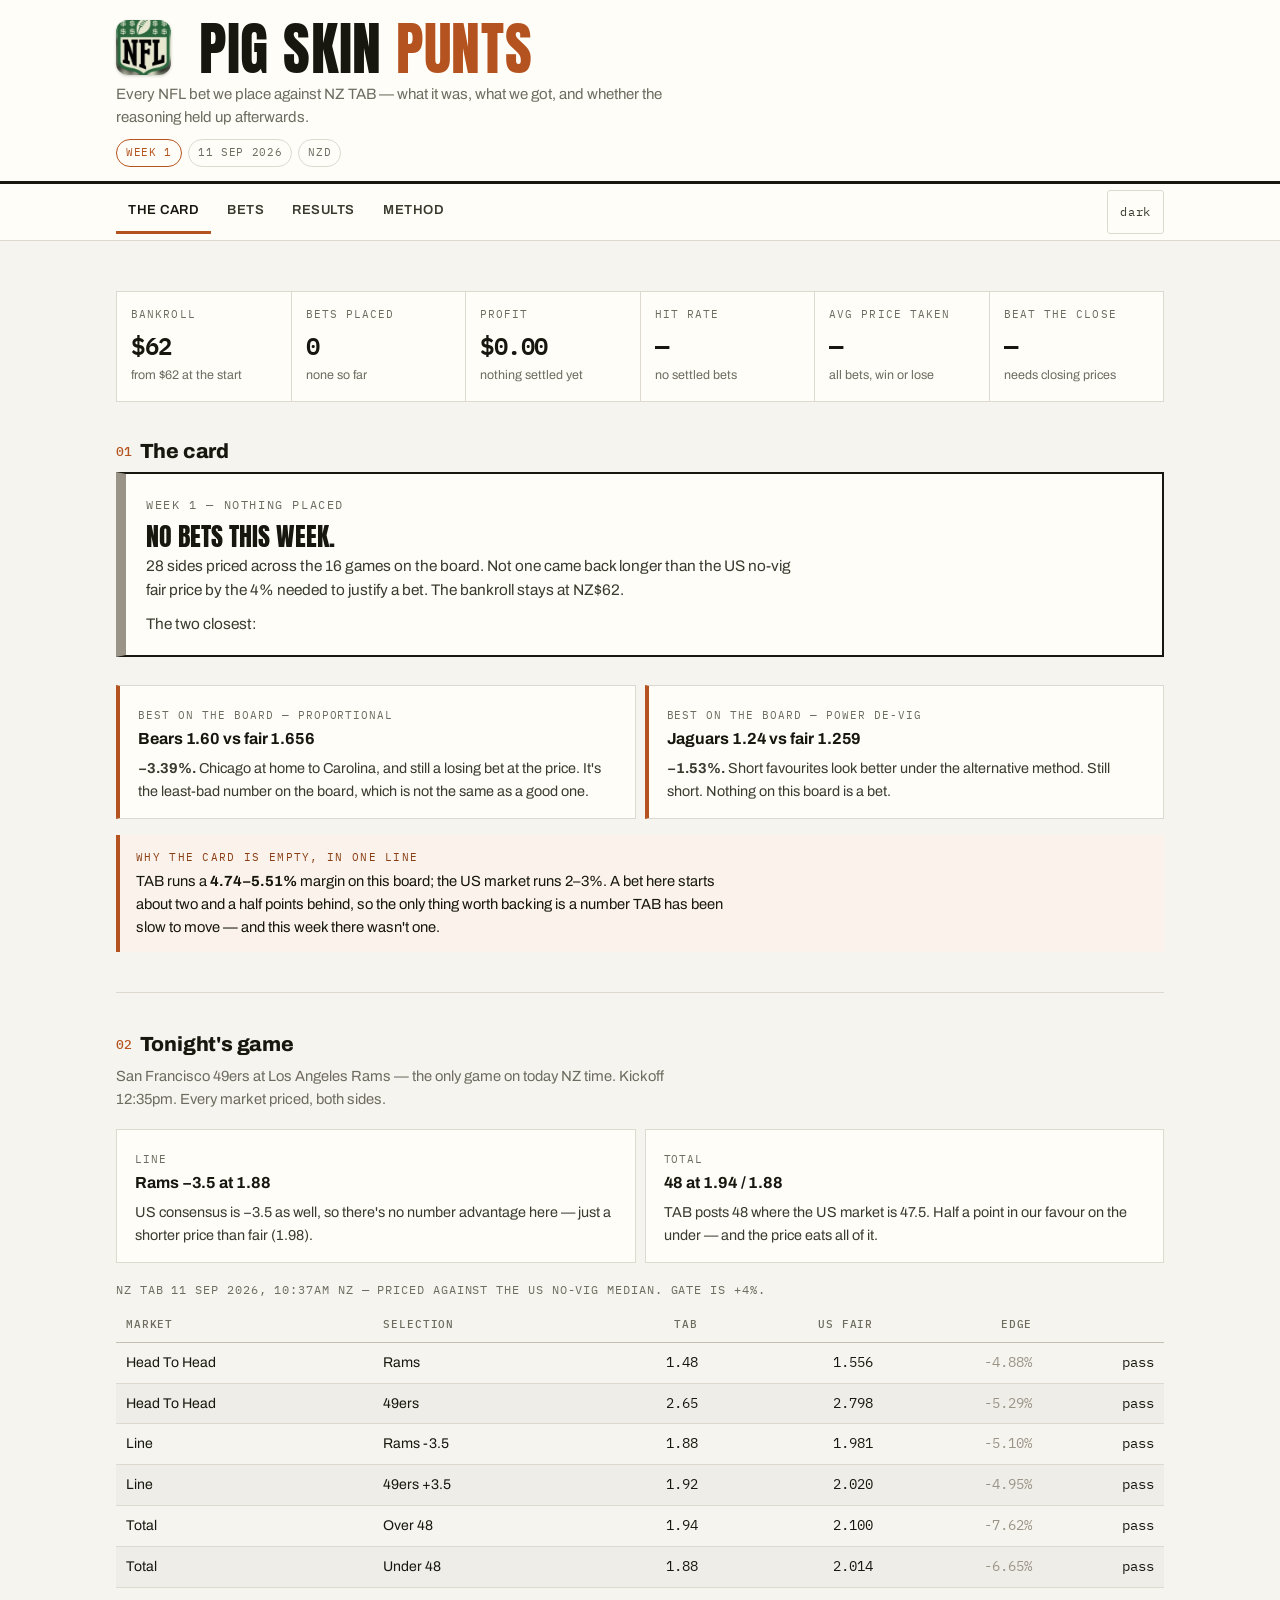
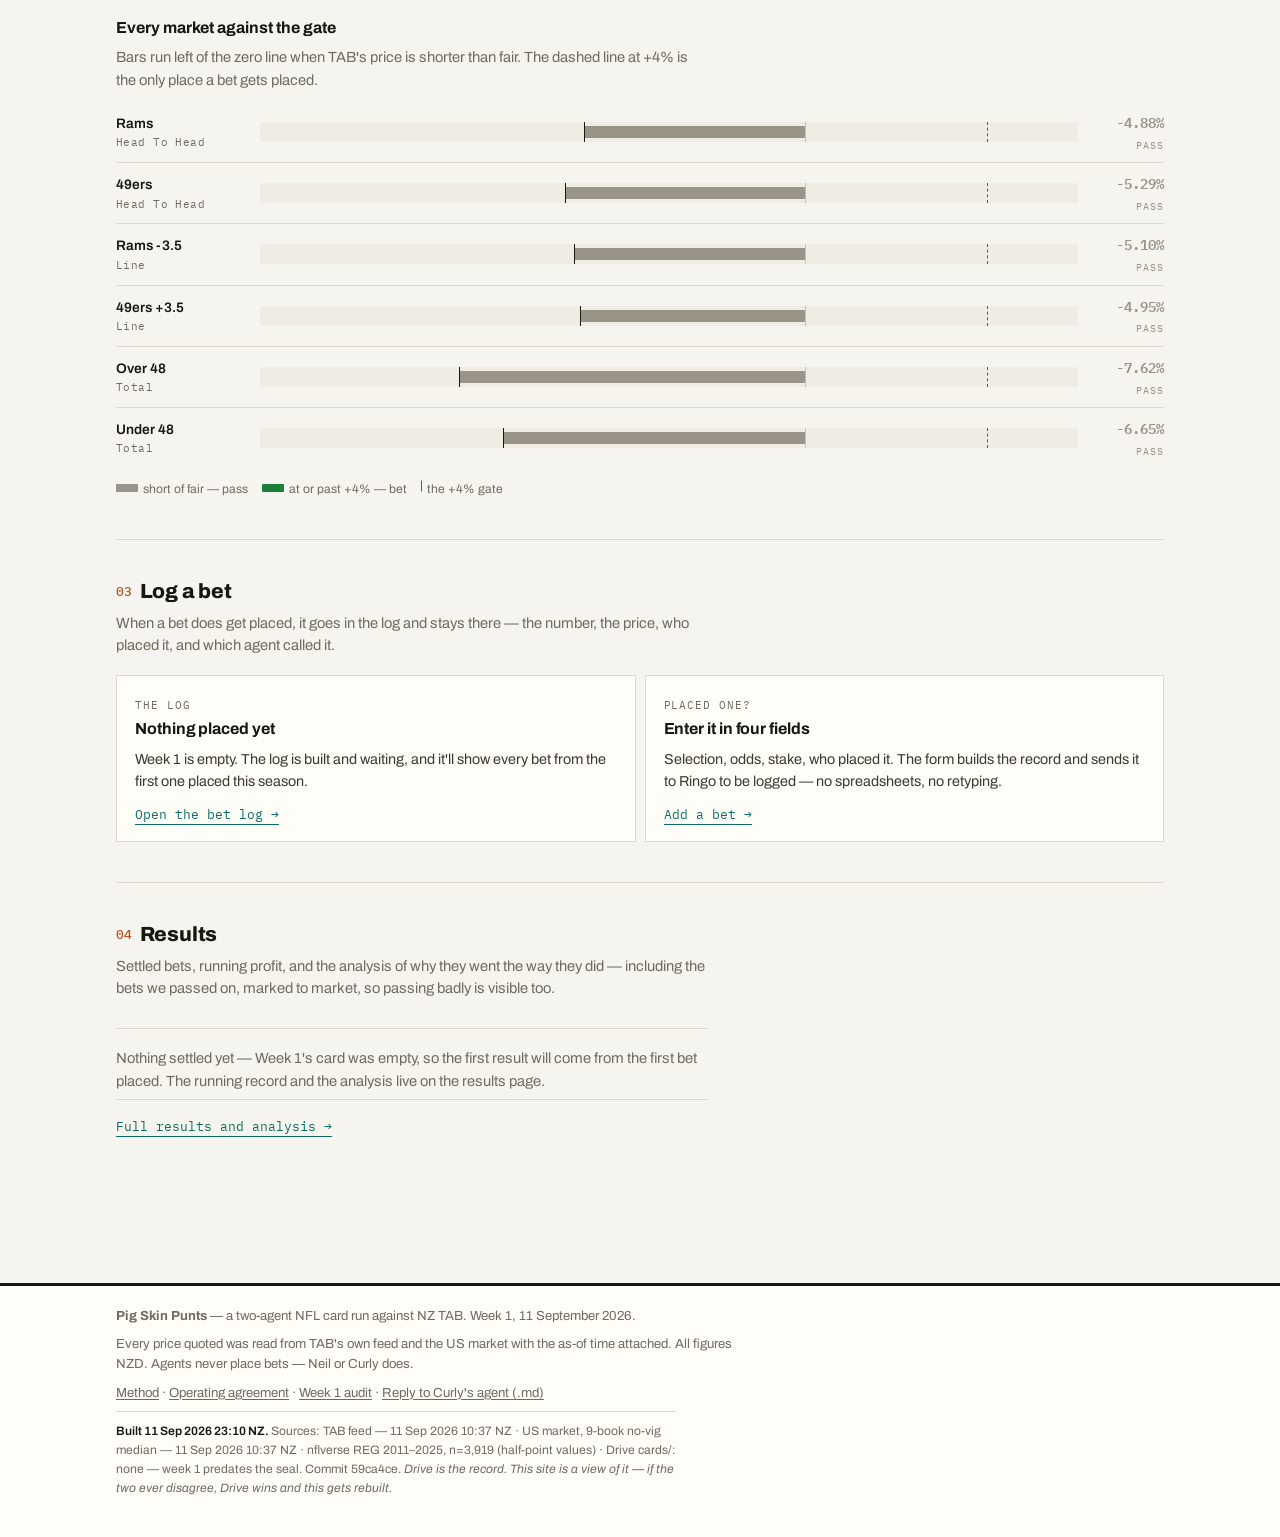
==== index.html @ 5ed642b1 "mark: sized from the measured cap height, tighter crop" ====
<!DOCTYPE html>
<html lang="en">
<head>
<meta charset="utf-8">
<meta name="viewport" content="width=device-width, initial-scale=1">
<title>The card — Pig Skin Punts</title>
<meta name="description" content="Pig Skin Punts: every NFL bet we place against NZ TAB — what it was, what we got, and whether the reasoning held up.">
<link rel="preconnect" href="https://fonts.googleapis.com">
<link rel="preconnect" href="https://fonts.gstatic.com" crossorigin>
<link rel="stylesheet" href="https://fonts.googleapis.com/css2?family=Anton&family=Archivo:wght@400;600;700;800&family=IBM+Plex+Mono:wght@400;600&display=swap">
<link rel="stylesheet" href="assets/style.css?v=7c757b18">
<link rel="stylesheet" href="assets/extra.css?v=b0e794e3">
  <link rel="icon" href="assets/img/mark.png?v=fbabd2e8">
  <link rel="apple-touch-icon" href="assets/img/mark-180.png?v=22c5c44d">
</head>
<body>

<header class="masthead">
  <div class="masthead-inner">
    <h1 class="wordmark"><img class="mark" src="assets/img/mark.png?v=fbabd2e8" alt="" width="56" height="56"> Pig Skin <span>Punts</span></h1>
    <p class="tagline">Every NFL bet we place against NZ TAB — what it was, what we got, and whether the reasoning held up afterwards.</p>
    <div class="chips">
      <span class="chip live">Week 1</span>
      <span class="chip">11 Sep 2026</span>
      <span class="chip">NZD</span>
    </div>
  </div>
</header>

<nav class="tabs">
  <div class="inner">
    <a href="index.html">The card</a>
    <a href="bets.html">Bets</a>
    <a href="results.html">Results</a>
    <a href="method.html">Method</a>
    <span class="spacer"></span>
    <button class="theme-toggle" id="themeToggle" type="button" aria-label="Switch colour theme">dark</button>
  </div>
</nav>

<main>

  <div id="recordStrip" class="stats record-strip"></div>

  <section>
    <h2><span class="num">01</span>The card</h2>
    <div class="verdict empty">
      <span class="kicker">Week 1 — nothing placed</span>
      <h2>No bets this week.</h2>
      <p>28 sides priced across the 16 games on the board. Not one came back longer than the US no-vig fair price by the 4% needed to justify a bet. The bankroll stays at NZ$62.</p>
      <p style="margin-top:10px">The two closest:</p>
    </div>

    <div class="grid two" style="margin-top:16px">
      <div class="panel reject">
        <span class="meta">Best on the board — proportional</span>
        <h3>Bears 1.60 vs fair 1.656</h3>
        <p><strong>−3.39%.</strong> Chicago at home to Carolina, and still a losing bet at the price. It's the least-bad number on the board, which is not the same as a good one.</p>
      </div>
      <div class="panel reject">
        <span class="meta">Best on the board — power de-vig</span>
        <h3>Jaguars 1.24 vs fair 1.259</h3>
        <p><strong>−1.53%.</strong> Short favourites look better under the alternative method. Still short. Nothing on this board is a bet.</p>
      </div>
    </div>

    <div class="callout">
      <span class="kicker">Why the card is empty, in one line</span>
      <p>TAB runs a <strong>4.74–5.51%</strong> margin on this board; the US market runs 2–3%. A bet here starts about two and a half points behind, so the only thing worth backing is a number TAB has been slow to move — and this week there wasn't one.</p>
    </div>
  </section>

  <hr class="rule">

  <section>
    <h2><span class="num">02</span>Tonight's game</h2>
    <p class="dek">San Francisco 49ers at Los Angeles Rams — the only game on today NZ time. Kickoff 12:35pm. Every market priced, both sides.</p>

    <div class="grid two" style="margin-bottom:18px">
      <div class="panel">
        <span class="meta">Line</span>
        <h3>Rams −3.5 at 1.88</h3>
        <p>US consensus is −3.5 as well, so there's no number advantage here — just a shorter price than fair (1.98).</p>
      </div>
      <div class="panel">
        <span class="meta">Total</span>
        <h3>48 at 1.94 / 1.88</h3>
        <p>TAB posts 48 where the US market is 47.5. Half a point in our favour on the under — and the price eats all of it.</p>
      </div>
    </div>

    <div id="tonightTable" class="table-wrap">Loading prices…</div>

    <h3 style="margin:28px 0 6px;font-size:1rem">Every market against the gate</h3>
    <p class="dek" style="margin-bottom:10px">Bars run left of the zero line when TAB's price is shorter than fair. The dashed line at +4% is the only place a bet gets placed.</p>
    <div id="tonightGates"></div>
    <div class="legend">
      <span><i style="background:var(--fail)"></i>short of fair — pass</span>
      <span><i style="background:var(--qualify)"></i>at or past +4% — bet</span>
      <span><i style="border-left:1px dashed var(--qualify);height:12px;width:0"></i>the +4% gate</span>
    </div>
  </section>

  <hr class="rule">

  <section>
    <h2><span class="num">03</span>Log a bet</h2>
    <p class="dek">When a bet does get placed, it goes in the log and stays there — the number, the price, who placed it, and which agent called it.</p>
    <div class="grid two">
      <div class="panel">
        <span class="meta">The log</span>
        <h3>Nothing placed yet</h3>
        <p>Week 1 is empty. The log is built and waiting, and it'll show every bet from the first one placed this season.</p>
        <p style="margin-top:10px"><a class="btn-link" href="bets.html">Open the bet log →</a></p>
      </div>
      <div class="panel">
        <span class="meta">Placed one?</span>
        <h3>Enter it in four fields</h3>
        <p>Selection, odds, stake, who placed it. The form builds the record and sends it to Ringo to be logged — no spreadsheets, no retyping.</p>
        <p style="margin-top:10px"><a class="btn-link" href="bets.html#entry">Add a bet →</a></p>
      </div>
    </div>
  </section>

  <hr class="rule">

  <section>
    <h2><span class="num">04</span>Results</h2>
    <p class="dek">Settled bets, running profit, and the analysis of why they went the way they did — including the bets we passed on, marked to market, so passing badly is visible too.</p>
    <div id="resultsTeaser" class="table-wrap">Loading the record…</div>
    <p style="margin-top:14px"><a class="btn-link" href="results.html">Full results and analysis →</a></p>
  </section>

</main>

<footer>
  <div class="inner">
    <p><strong>Pig Skin Punts</strong> — a two-agent NFL card run against NZ TAB. Week 1, 11 September 2026.</p>
    <p>Every price quoted was read from TAB's own feed and the US market with the as-of time attached. All figures NZD. Agents never place bets — Neil or Curly does.</p>
    <p class="footer-links">
      <a href="method.html">Method</a> ·
      <a href="protocol.html">Operating agreement</a> ·
      <a href="week-01.html">Week 1 audit</a> ·
      <a href="reply-to-curly.md">Reply to Curly's agent (.md)</a>
    </p>
  </div>
</footer>

<script src="assets/app.js?v=a3cd8387"></script>
</body>
</html>
---- assets/style.css ----
/* Pig Skin Punts — design system
   Light default, dark theme via [data-theme]. No @import (iOS Safari blocks
   rendering), no backdrop-filter, no IntersectionObserver reveals. */

:root {
  --paper: #f6f4ee;
  --surface: #fffdf8;
  --surface-2: #efece3;
  --ink: #17170f;
  --ink-2: #3b3a2f;
  --muted: #6e6c60;
  --line: #ddd9ce;
  --line-strong: #c4bfb0;

  --leather: #b4531f;
  --leather-deep: #8a3e14;
  --ringo: #0e6e63;
  --curly: #6d4ab8;
  --qualify: #1b7f3b;
  --fail: #9a9488;
  --warn: #a8600d;

  --display: "Anton", "Haettenschweiler", "Arial Narrow", sans-serif;
  --sans: "Archivo", -apple-system, BlinkMacSystemFont, "Segoe UI", sans-serif;
  --mono: "IBM Plex Mono", ui-monospace, "SF Mono", Menlo, monospace;

  --gap: 9px;
  --pad: 16px;
  --radius: 3px;
  --rule: 1px solid var(--line);
}

[data-theme="dark"] {
  --paper: #12120e;
  --surface: #1a1a15;
  --surface-2: #23231c;
  --ink: #ece8de;
  --ink-2: #c9c4b7;
  --muted: #948f80;
  --line: #302f27;
  --line-strong: #45443a;
  --leather: #e2793c;
  --leather-deep: #f0a06a;
  --ringo: #35b3a4;
  --curly: #a688f0;
  --qualify: #4ec274;
  --fail: #7d786c;
  --warn: #d99a3c;
}

* { box-sizing: border-box; }

html { -webkit-text-size-adjust: 100%; }

body {
  margin: 0;
  background: var(--paper);
  color: var(--ink);
  font-family: var(--sans);
  font-size: 16px;
  line-height: 1.55;
  font-synthesis-weight: none;
}

/* ---------- masthead + nav ---------- */
.masthead {
  border-bottom: 3px solid var(--ink);
  background: var(--surface);
}
.masthead-inner {
  max-width: 1080px;
  margin: 0 auto;
  padding: 20px var(--pad) 14px;
}
.wordmark {
  font-family: var(--display);
  font-size: clamp(2.1rem, 7vw, 3.6rem);
  line-height: 0.92;
  letter-spacing: 0.01em;
  text-transform: uppercase;
  margin: 0;
}
.wordmark span { color: var(--leather); }
.tagline {
  margin: 8px 0 0;
  color: var(--muted);
  font-size: 0.94rem;
  max-width: 62ch;
}

nav.tabs {
  background: var(--surface);
  border-bottom: var(--rule);
  position: sticky;
  top: 0;
  z-index: 20;
}
nav.tabs .inner {
  max-width: 1080px;
  margin: 0 auto;
  padding: 0 var(--pad);
  display: flex;
  align-items: center;
  gap: 4px;
  flex-wrap: wrap;
}
nav.tabs a {
  display: inline-flex;
  align-items: center;
  min-height: 44px;
  padding: 0 12px;
  color: var(--ink-2);
  text-decoration: none;
  font-size: 0.82rem;
  font-weight: 600;
  letter-spacing: 0.04em;
  text-transform: uppercase;
  border-bottom: 3px solid transparent;
}
nav.tabs a:hover { color: var(--leather); }
nav.tabs a[aria-current="page"] {
  color: var(--ink);
  border-bottom-color: var(--leather);
}
nav.tabs .spacer { flex: 1; }
.theme-toggle {
  min-height: 44px;
  padding: 0 12px;
  background: none;
  border: var(--rule);
  border-radius: var(--radius);
  color: var(--ink-2);
  font-family: var(--mono);
  font-size: 0.72rem;
  letter-spacing: 0.06em;
  cursor: pointer;
  margin: 6px 0;
}
.theme-toggle:hover { border-color: var(--leather); color: var(--leather); }

/* ---------- layout ---------- */
main {
  max-width: 1080px;
  margin: 0 auto;
  padding: 28px var(--pad) 64px;
}
section { margin: 0 0 40px; }
section > h2 {
  font-family: var(--sans);
  font-weight: 800;
  font-size: 1.28rem;
  letter-spacing: -0.01em;
  margin: 0 0 4px;
}
section > h2 .num {
  font-family: var(--mono);
  font-size: 0.8rem;
  color: var(--leather);
  font-weight: 500;
  margin-right: 8px;
  vertical-align: 2px;
}
.dek {
  color: var(--muted);
  font-size: 0.92rem;
  margin: 0 0 18px;
  max-width: 74ch;
}
.rule { border: 0; border-top: var(--rule); margin: 36px 0; }

p { max-width: 74ch; }
strong { font-weight: 700; }
a { color: var(--leather-deep); text-decoration-thickness: 1px; text-underline-offset: 2px; }

/* ---------- verdict banner ---------- */
.verdict {
  border: 2px solid var(--ink);
  border-left-width: 10px;
  background: var(--surface);
  padding: 18px 20px;
  margin-bottom: 28px;
}
.verdict.empty { border-left-color: var(--fail); }
.verdict .kicker {
  font-family: var(--mono);
  font-size: 0.72rem;
  letter-spacing: 0.14em;
  text-transform: uppercase;
  color: var(--muted);
}
.verdict h2 {
  font-family: var(--display);
  text-transform: uppercase;
  font-size: 1.6rem;
  line-height: 1.05;
  margin: 6px 0 6px;
}
.verdict p { margin: 0; color: var(--ink-2); font-size: 0.96rem; }

/* ---------- stat row ---------- */
.stats {
  display: grid;
  grid-template-columns: repeat(auto-fit, minmax(150px, 1fr));
  gap: var(--gap);
}
.stat {
  background: var(--surface);
  border: var(--rule);
  padding: 12px 14px;
}
.stat .label {
  font-family: var(--mono);
  font-size: 0.68rem;
  letter-spacing: 0.1em;
  text-transform: uppercase;
  color: var(--muted);
  display: block;
}
.stat .value {
  font-family: var(--mono);
  font-size: 1.5rem;
  font-weight: 600;
  font-variant-numeric: tabular-nums;
  display: block;
  margin-top: 4px;
  letter-spacing: -0.02em;
}
.stat .note { font-size: 0.78rem; color: var(--muted); display: block; margin-top: 2px; }
.stat.warn .value { color: var(--warn); }
.stat.pass .value { color: var(--fail); }

/* ---------- chips ---------- */
.chips { display: flex; flex-wrap: wrap; gap: 6px; margin: 10px 0 0; }
.chip {
  font-family: var(--mono);
  font-size: 0.7rem;
  letter-spacing: 0.06em;
  text-transform: uppercase;
  padding: 4px 9px;
  border: var(--rule);
  border-radius: 999px;
  color: var(--muted);
  background: var(--surface);
}
.chip.ringo { color: var(--ringo); border-color: var(--ringo); }
.chip.curly { color: var(--curly); border-color: var(--curly); }
.chip.live { color: var(--leather); border-color: var(--leather); }

/* ---------- the gate bar (signature viz) ---------- */
.gate-row {
  display: grid;
  grid-template-columns: 132px 1fr 74px;
  gap: 12px;
  align-items: center;
  padding: 9px 0;
  border-bottom: var(--rule);
}
.gate-row:last-child { border-bottom: 0; }
.gate-row .who { font-size: 0.86rem; font-weight: 600; }
.gate-row .who small {
  display: block;
  font-family: var(--mono);
  font-weight: 400;
  font-size: 0.68rem;
  color: var(--muted);
  letter-spacing: 0.04em;
}
.gate {
  position: relative;
  height: 20px;
  background: var(--surface-2);
  border-radius: 2px;
  overflow: hidden;
}
.gate .zero,
.gate .threshold {
  position: absolute;
  top: 0;
  bottom: 0;
  width: 1px;
}
.gate .zero { background: var(--line-strong); }
.gate .threshold {
  border-left: 1px dashed var(--qualify);
  background: none;
  width: 0;
}
.gate .bar {
  position: absolute;
  top: 4px;
  bottom: 4px;
  background: var(--fail);
  border-radius: 1px;
}
.gate .bar.qualify { background: var(--qualify); }
.gate .edgeline {
  position: absolute;
  top: 0;
  bottom: 0;
  width: 1px;
  background: var(--ink);
}
.gate-col { text-align: right; }
.gate-col .edge {
  font-family: var(--mono);
  font-size: 0.9rem;
  font-weight: 600;
  font-variant-numeric: tabular-nums;
}
.gate-col .badge {
  display: block;
  font-family: var(--mono);
  font-size: 0.62rem;
  letter-spacing: 0.1em;
  text-transform: uppercase;
  color: var(--hair, var(--muted));
  margin-top: 2px;
}
.gate-col .badge.pass { color: var(--fail); }
.gate-col .badge.qualify { color: var(--qualify); }
.legend {
  display: flex;
  flex-wrap: wrap;
  gap: 14px;
  font-size: 0.76rem;
  color: var(--muted);
  margin-top: 12px;
}
.legend i {
  display: inline-block;
  width: 22px;
  height: 8px;
  vertical-align: 1px;
  margin-right: 5px;
  border-radius: 1px;
}

/* ---------- tables ---------- */
.table-wrap { overflow-x: auto; -webkit-overflow-scrolling: touch; }
table {
  width: 100%;
  border-collapse: collapse;
  font-size: 0.88rem;
  min-width: 520px;
}
caption {
  text-align: left;
  font-family: var(--mono);
  font-size: 0.72rem;
  letter-spacing: 0.08em;
  text-transform: uppercase;
  color: var(--muted);
  padding-bottom: 8px;
}
th, td {
  text-align: left;
  padding: 9px 10px;
  border-bottom: var(--rule);
  vertical-align: bottom;
}
thead th {
  font-family: var(--mono);
  font-size: 0.68rem;
  letter-spacing: 0.08em;
  text-transform: uppercase;
  color: var(--muted);
  font-weight: 500;
  border-bottom: 1px solid var(--line-strong);
}
td.n, th.n {
  text-align: right;
  font-family: var(--mono);
  font-variant-numeric: tabular-nums;
}
tbody tr:hover { background: var(--surface); }
tr.flagged td { background: color-mix(in srgb, var(--qualify) 9%, transparent); }
td .was { color: var(--muted); font-size: 0.78rem; display: block; }
.neg { color: var(--fail); }
.pos { color: var(--qualify); font-weight: 600; }

/* ---------- spike chart ---------- */
.spikes {
  display: flex;
  align-items: flex-end;
  gap: 10px;
  height: 190px;
  padding: 16px 14px 0;
  background: var(--surface);
  border: var(--rule);
  margin-top: 14px;
}
.spike {
  flex: 1;
  display: flex;
  flex-direction: column;
  justify-content: flex-end;
  align-items: center;
  height: 100%;
  gap: 4px;
}
.spike .bars { display: flex; align-items: flex-end; gap: 3px; height: 100%; width: 100%; justify-content: center; }
.spike .b {
  width: 45%;
  max-width: 22px;
  border-radius: 1px 1px 0 0;
  transition: height 240ms ease;
}
.spike .b.one { background: var(--ringo); }
.spike .b.two { background: var(--leather); opacity: 0.35; }
.spike .val {
  font-family: var(--mono);
  font-size: 0.66rem;
  color: var(--muted);
  font-variant-numeric: tabular-nums;
}
.spike .k {
  font-family: var(--mono);
  font-size: 0.78rem;
  font-weight: 600;
  border-top: var(--rule);
  width: 100%;
  text-align: center;
  padding-top: 4px;
}
.toggle-row { display: flex; flex-wrap: wrap; gap: 8px; margin-top: 12px; }
.toggle-row button {
  min-height: 44px;
  padding: 0 14px;
  font-family: var(--mono);
  font-size: 0.74rem;
  letter-spacing: 0.05em;
  text-transform: uppercase;
  background: var(--surface);
  border: var(--rule);
  border-radius: var(--radius);
  color: var(--muted);
  cursor: pointer;
}
.toggle-row button[aria-pressed="true"] {
  border-color: var(--ink);
  color: var(--ink);
  font-weight: 600;
}

/* ---------- cards / panels ---------- */
.grid { display: grid; gap: var(--gap); }
.grid.two { grid-template-columns: repeat(auto-fit, minmax(280px, 1fr)); }
.grid.three { grid-template-columns: repeat(auto-fit, minmax(230px, 1fr)); }
.panel {
  background: var(--surface);
  border: var(--rule);
  padding: 16px 18px;
}
.panel h3 {
  margin: 0 0 6px;
  font-size: 1rem;
  font-weight: 700;
  letter-spacing: -0.005em;
}
.panel p { margin: 0 0 10px; font-size: 0.9rem; color: var(--ink-2); }
.panel p:last-child { margin-bottom: 0; }
.panel .meta {
  font-family: var(--mono);
  font-size: 0.68rem;
  letter-spacing: 0.09em;
  text-transform: uppercase;
  color: var(--muted);
}
.panel.agent-ringo { border-top: 3px solid var(--ringo); }
.panel.agent-curly { border-top: 3px solid var(--curly); }
.panel.accept { border-left: 4px solid var(--qualify); }
.panel.reject { border-left: 4px solid var(--leather); }
.panel.hold { border-left: 4px solid var(--warn); }

/* ---------- lists ---------- */
ul.tight { margin: 8px 0 0; padding-left: 18px; }
ul.tight li { margin-bottom: 6px; font-size: 0.92rem; }
ol.steps { margin: 8px 0 0; padding-left: 20px; }
ol.steps li { margin-bottom: 8px; font-size: 0.92rem; }
dl.facts { margin: 0; }
dl.facts div {
  display: grid;
  grid-template-columns: 1fr auto;
  gap: 10px;
  padding: 7px 0;
  border-bottom: var(--rule);
  font-size: 0.9rem;
}
dl.facts dt { color: var(--ink-2); }
dl.facts dd {
  margin: 0;
  font-family: var(--mono);
  font-variant-numeric: tabular-nums;
  font-weight: 600;
}

/* ---------- code / hashes ---------- */
code, .mono {
  font-family: var(--mono);
  font-size: 0.84em;
  background: var(--surface-2);
  padding: 1px 5px;
  border-radius: 2px;
}
pre {
  font-family: var(--mono);
  font-size: 0.78rem;
  background: var(--surface-2);
  border: var(--rule);
  padding: 12px 14px;
  overflow-x: auto;
  margin: 12px 0;
  line-height: 1.6;
}
pre code { background: none; padding: 0; }

/* ---------- seal ---------- */
.seal-grid { display: grid; gap: var(--gap); grid-template-columns: repeat(auto-fit, minmax(250px, 1fr)); }
.seal {
  border: var(--rule);
  background: var(--surface);
  padding: 14px 16px;
}
.seal.ringo { border-top: 3px solid var(--ringo); }
.seal.curly { border-top: 3px solid var(--curly); }
.seal .who {
  font-family: var(--mono);
  font-size: 0.72rem;
  letter-spacing: 0.1em;
  text-transform: uppercase;
  display: flex;
  justify-content: space-between;
}
.seal .hash {
  font-family: var(--mono);
  font-size: 0.72rem;
  word-break: break-all;
  color: var(--muted);
  background: var(--surface-2);
  padding: 8px 9px;
  margin: 10px 0 8px;
  border-radius: 2px;
}
.seal .state { font-family: var(--mono); font-size: 0.72rem; }

/* ---------- callout ---------- */
.callout {
  border-left: 4px solid var(--leather);
  background: color-mix(in srgb, var(--leather) 6%, var(--surface));
  padding: 14px 16px;
  margin: 16px 0;
}
.callout .kicker {
  font-family: var(--mono);
  font-size: 0.68rem;
  letter-spacing: 0.12em;
  text-transform: uppercase;
  color: var(--leather-deep);
  display: block;
  margin-bottom: 4px;
}
.callout p { margin: 0 0 8px; font-size: 0.92rem; }
.callout p:last-child { margin-bottom: 0; }

/* ---------- footer ---------- */
footer {
  border-top: 3px solid var(--ink);
  background: var(--surface);
  margin-top: 40px;
}
footer .inner {
  max-width: 1080px;
  margin: 0 auto;
  padding: 20px var(--pad) 32px;
  font-size: 0.82rem;
  color: var(--muted);
}
footer .inner p { margin: 0 0 8px; max-width: 80ch; }

/* ---------- responsive ---------- */
@media (max-width: 560px) {
  .gate-row { grid-template-columns: 1fr; gap: 6px; padding: 12px 0; }
  .gate-col { text-align: left; }
  .gate-col .badge { display: inline; margin-left: 8px; }
  .wordmark { letter-spacing: 0; }
  .spikes { height: 160px; gap: 5px; padding: 12px 8px 0; }
  .spike .b { max-width: 14px; }
}

@media (prefers-reduced-motion: reduce) {
  * { transition: none !important; animation: none !important; }
}

@media print {
  nav.tabs, .theme-toggle { display: none; }
  body { background: #fff; }
}
---- assets/extra.css ----
/* Pig Skin Punts — components for the betting pages (bets / results / record strip).
   Kept separate from style.css so the older pages are untouched. */

/* ---------- record strip ---------- */
.stats.record-strip {
  display: grid;
  grid-template-columns: repeat(6, minmax(0, 1fr));
  gap: 1px;
  background: var(--line);
  border: 1px solid var(--line);
  margin: 22px 0 34px;
}
.stats.record-strip .stat {
  background: var(--surface);
  padding: 14px 14px 16px;
  border: 0;
}
.stats.record-strip .stat .value { font-size: 1.5rem; }
.stat.good .value { color: var(--qualify); }
.stat.fail .value { color: var(--fail); }

/* ---------- empty states ---------- */
.empty-note {
  color: var(--muted);
  font-size: 0.92rem;
  padding: 18px 0 6px;
  border-top: 1px solid var(--line);
  border-bottom: 1px solid var(--line);
  margin: 10px 0 0;
}

/* ---------- bankroll chart ---------- */
.chart { margin: 16px 0 6px; }
.chart svg { width: 100%; height: auto; display: block; color: var(--muted); }

/* ---------- bet entry form ---------- */
.bet-form {
  display: grid;
  grid-template-columns: repeat(4, minmax(0, 1fr));
  gap: 14px;
  margin: 18px 0 20px;
  padding: 20px;
  background: var(--surface);
  border: 1px solid var(--line);
  border-top: 3px solid var(--leather);
}
.field { display: flex; flex-direction: column; gap: 6px; min-width: 0; }
.field.wide { grid-column: span 2; }
.field label {
  font-family: var(--mono);
  font-size: 0.68rem;
  letter-spacing: 0.07em;
  text-transform: uppercase;
  color: var(--muted);
}
.field .opt { text-transform: none; letter-spacing: 0; opacity: 0.75; }
.field input, .field select {
  font: inherit;
  font-size: 1rem;
  padding: 11px 12px;
  min-height: 46px;
  color: var(--ink);
  background: var(--paper);
  border: 1px solid var(--line);
  border-radius: 2px;
  width: 100%;
  box-sizing: border-box;
}
.field input:focus, .field select:focus {
  outline: 2px solid var(--ringo);
  outline-offset: 1px;
  border-color: var(--ringo);
}
.field input::placeholder { color: var(--muted); opacity: 0.7; }
.bet-form .actions { grid-column: 1 / -1; }

/* ---------- buttons ---------- */
.actions {
  display: flex;
  flex-wrap: wrap;
  align-items: center;
  gap: 14px;
  margin-top: 4px;
}
button.primary {
  font: inherit;
  font-weight: 700;
  font-size: 0.92rem;
  letter-spacing: 0.02em;
  padding: 12px 22px;
  min-height: 46px;
  color: #fff;
  background: var(--leather);
  border: 1px solid var(--leather);
  border-radius: 2px;
  cursor: pointer;
}
button.primary:hover { background: var(--leather-deep); border-color: var(--leather-deep); }
a.btn-link {
  font-family: var(--mono);
  font-size: 0.82rem;
  color: var(--ringo);
  text-decoration: none;
  border-bottom: 1px solid currentColor;
  padding-bottom: 1px;
}
a.btn-link:hover { color: var(--leather); }
.hint { font-size: 0.82rem; color: var(--muted); }

/* ---------- the built record ---------- */
.bet-out {
  margin: 0 0 22px;
  padding: 18px 20px 20px;
  background: var(--surface);
  border: 1px solid var(--line);
  border-left: 3px solid var(--ringo);
}
.bet-line {
  font-family: var(--mono);
  font-size: 0.84rem;
  line-height: 1.6;
  white-space: pre-wrap;
  word-break: break-word;
  margin: 10px 0 16px;
  padding: 14px;
  background: var(--paper);
  border: 1px solid var(--line);
  color: var(--ink);
}

/* ---------- build stamp ---------- */
.build-stamp {
  font-size: 0.76rem;
  line-height: 1.55;
  color: var(--muted);
  margin-top: 12px;
  padding-top: 10px;
  border-top: 1px solid var(--line);
}
.build-stamp strong { color: var(--ink); font-weight: 600; }

/* ---------- long tables ---------- */
.table-wrap table tbody tr:nth-child(even) { background: rgba(0, 0, 0, 0.028); }
[data-theme="dark"] .table-wrap table tbody tr:nth-child(even) { background: rgba(255, 255, 255, 0.045); }
.table-wrap table tbody tr:hover { background: rgba(180, 83, 31, 0.07); }
td.near, .near { color: var(--leather); font-weight: 600; }

/* ---------- footer links ---------- */
.footer-links { margin-top: 10px; }
.footer-links a { color: var(--muted); }
.footer-links a:hover { color: var(--leather); }

/* ---------- responsive ---------- */
@media (max-width: 900px) {
  .stats.record-strip { grid-template-columns: repeat(3, minmax(0, 1fr)); }
  .bet-form { grid-template-columns: repeat(2, minmax(0, 1fr)); }
}
@media (max-width: 560px) {
  .stats.record-strip { grid-template-columns: repeat(2, minmax(0, 1fr)); }
  .bet-form { grid-template-columns: minmax(0, 1fr); padding: 16px; }
  .field.wide { grid-column: span 1; }
  .stats.record-strip .stat .value { font-size: 1.28rem; }
}

/* ---------- form controls that refuse to shrink ----------
   A bare `1fr` grid track has an automatic minimum, so any control with a large intrinsic
   width drags the whole column wider than the box that contains it. WebKit's date control
   is the worst offender (iOS gives input[type=date] its own width), so the tracks above are
   all minmax(0, 1fr) and the controls get pinned to their cell. Deliberately no
   appearance:none — the native date picker on iOS is worth keeping. */
.field input, .field select { min-width: 0; max-width: 100%; }
.field input[type="date"] { width: 100%; min-width: 0; max-width: 100%; }

/* iOS is the case this block exists for. Its date control ignores width:100% and sizes
   itself, so it gets WebKit's own fill value. The @supports gate is iOS-only -- no other
   engine exposes -webkit-touch-callout as "none", so this cannot affect desktop browsers,
   and appearance is deliberately left alone so the native date picker keeps working. */
@supports (-webkit-touch-callout: none) {
  .field input[type="date"] { width: -webkit-fill-available; max-width: 100%; }
}

/* ---------- the mark ----------
   The shield sits inside the wordmark rather than beside it, so it scales with the display
   type and needs no extra layout: inline-block, sized in em, nudged to sit on the caps'
   baseline. Inline (not flex) on purpose -- a flex wordmark would swallow the space
   between "Pig Skin" and the highlighted word. */
h1.wordmark img.mark {
  display: inline-block;
  height: 0.95em;
  width: 0.95em;
  border-radius: 22%;
  vertical-align: -0.035em;
  margin-right: 0.24em;
  box-shadow: 0 1px 3px rgba(23, 23, 15, 0.22);
};

/* The tile's own background is dark green, which reads well on the cream theme and
   disappears against the dark one. A hairline ring (drawn as a shadow, so it costs no
   layout) separates it without changing the mark itself. */
html[data-theme="dark"] h1.wordmark img.mark {
  box-shadow: 0 0 0 1px rgba(246, 244, 238, 0.32), 0 1px 3px rgba(0, 0, 0, 0.55);
}
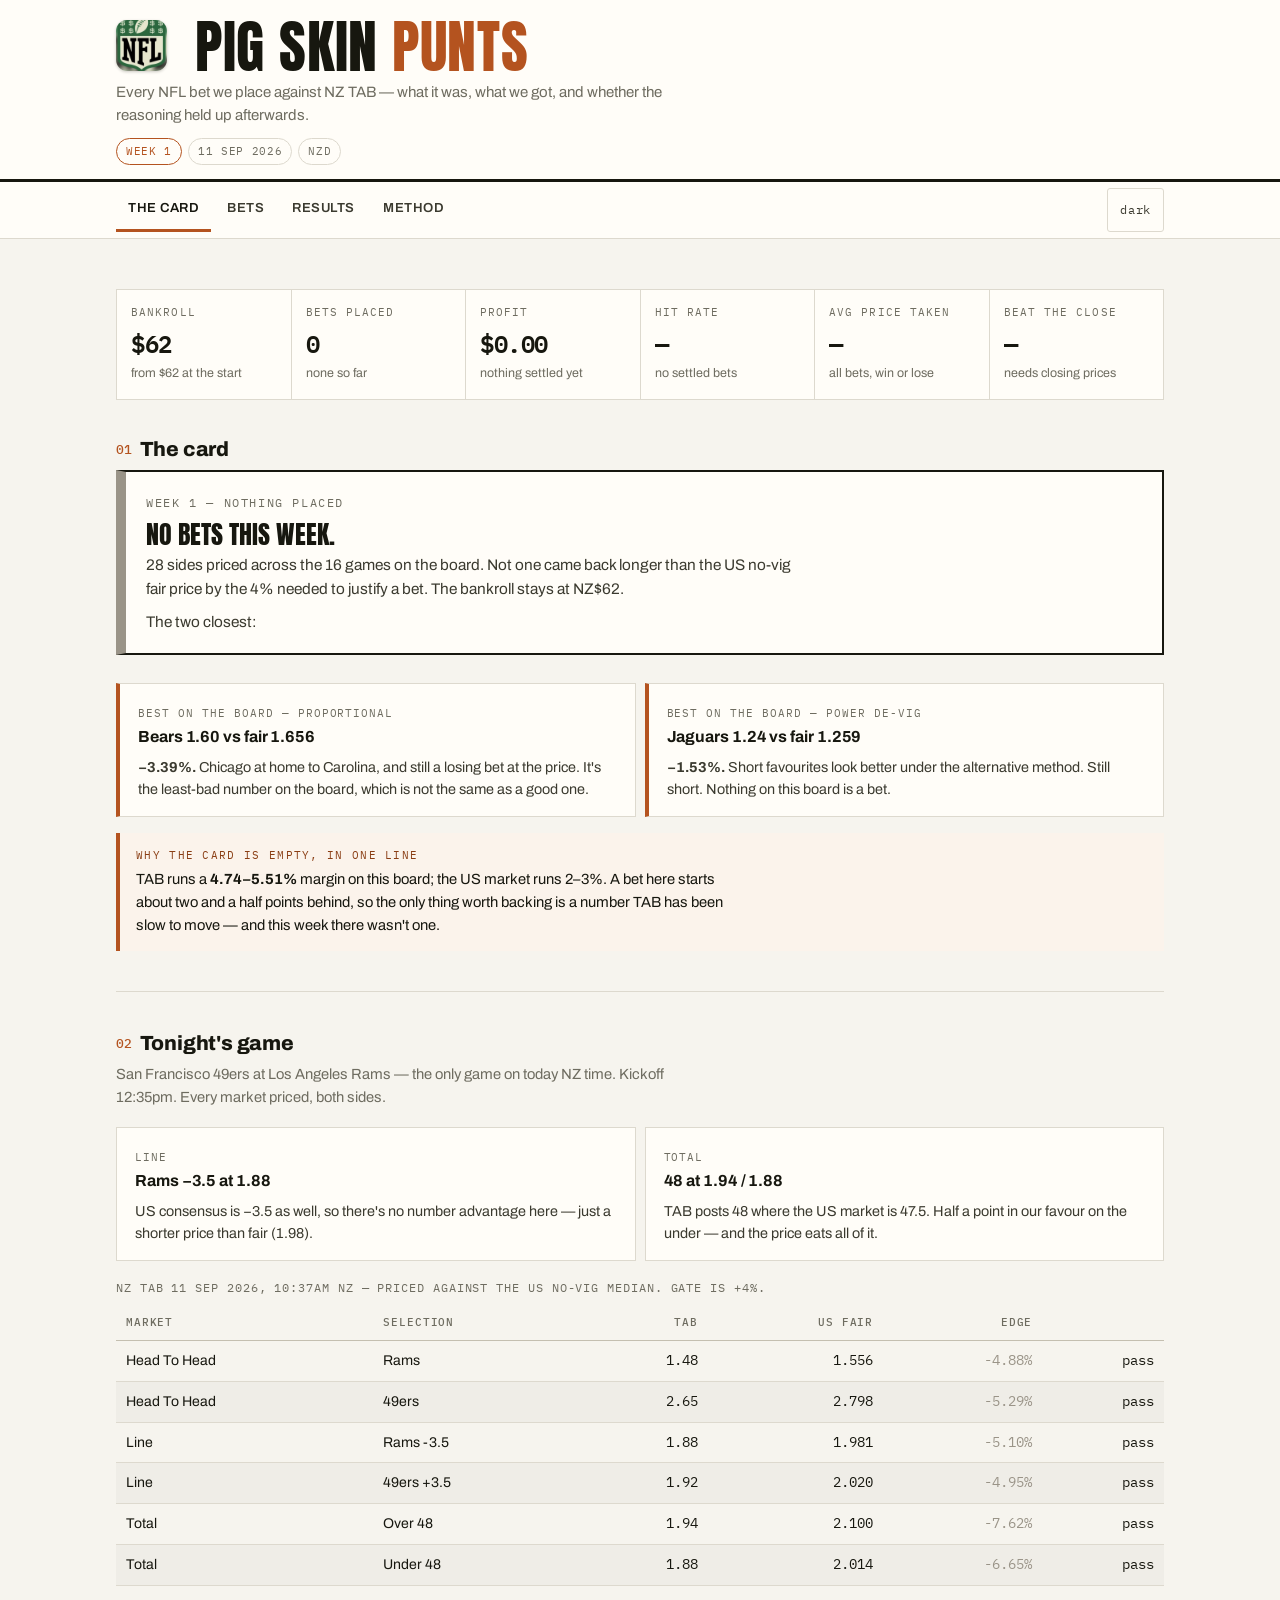
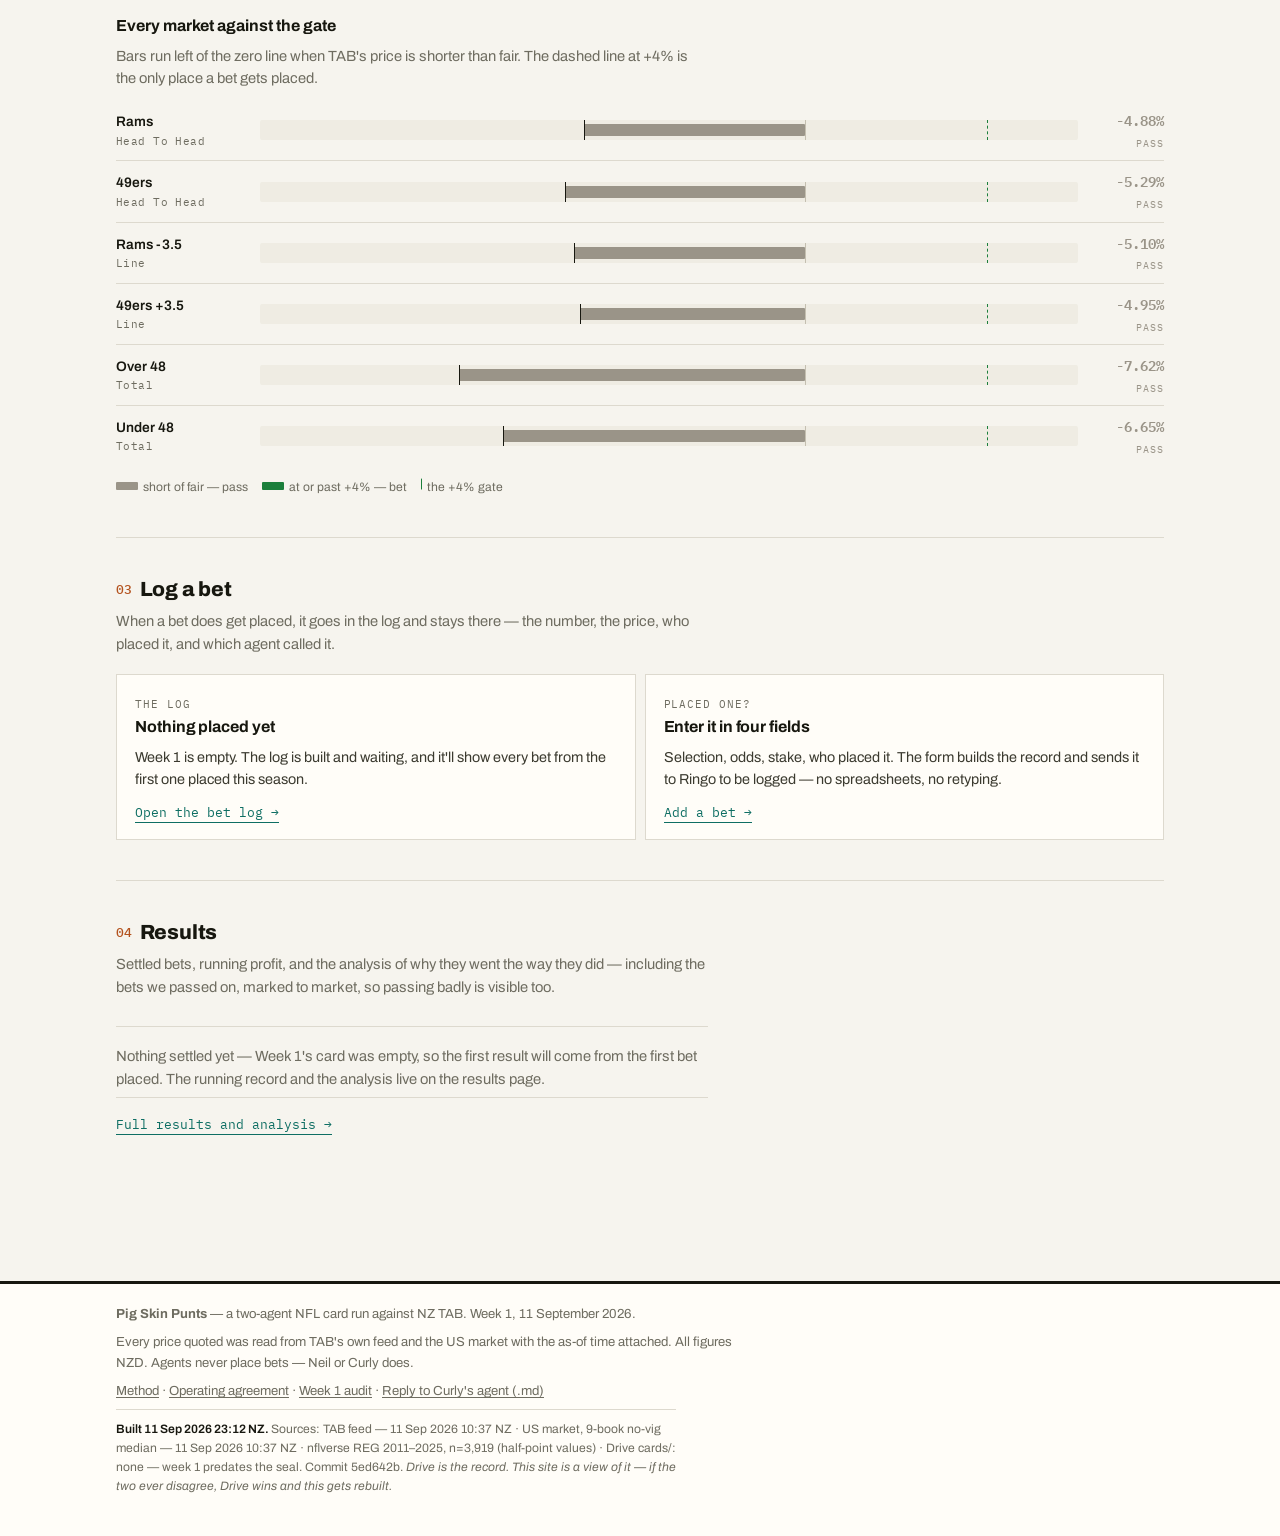
==== commit 344cbe03: "mark: tile set to the cap height, bottom on the baseline" ====
--- a/index.html
+++ b/index.html
@@ -9,7 +9,7 @@
 <link rel="preconnect" href="https://fonts.gstatic.com" crossorigin>
 <link rel="stylesheet" href="https://fonts.googleapis.com/css2?family=Anton&family=Archivo:wght@400;600;700;800&family=IBM+Plex+Mono:wght@400;600&display=swap">
 <link rel="stylesheet" href="assets/style.css?v=7c757b18">
-<link rel="stylesheet" href="assets/extra.css?v=b0e794e3">
+<link rel="stylesheet" href="assets/extra.css?v=d5dc546a">
   <link rel="icon" href="assets/img/mark.png?v=fbabd2e8">
   <link rel="apple-touch-icon" href="assets/img/mark-180.png?v=22c5c44d">
 </head>
--- a/assets/extra.css
+++ b/assets/extra.css
@@ -186,10 +186,10 @@
    between "Pig Skin" and the highlighted word. */
 h1.wordmark img.mark {
   display: inline-block;
-  height: 0.95em;
-  width: 0.95em;
+  height: 0.88em;
+  width: 0.88em;
   border-radius: 22%;
-  vertical-align: -0.035em;
+  vertical-align: baseline;
   margin-right: 0.24em;
   box-shadow: 0 1px 3px rgba(23, 23, 15, 0.22);
 };
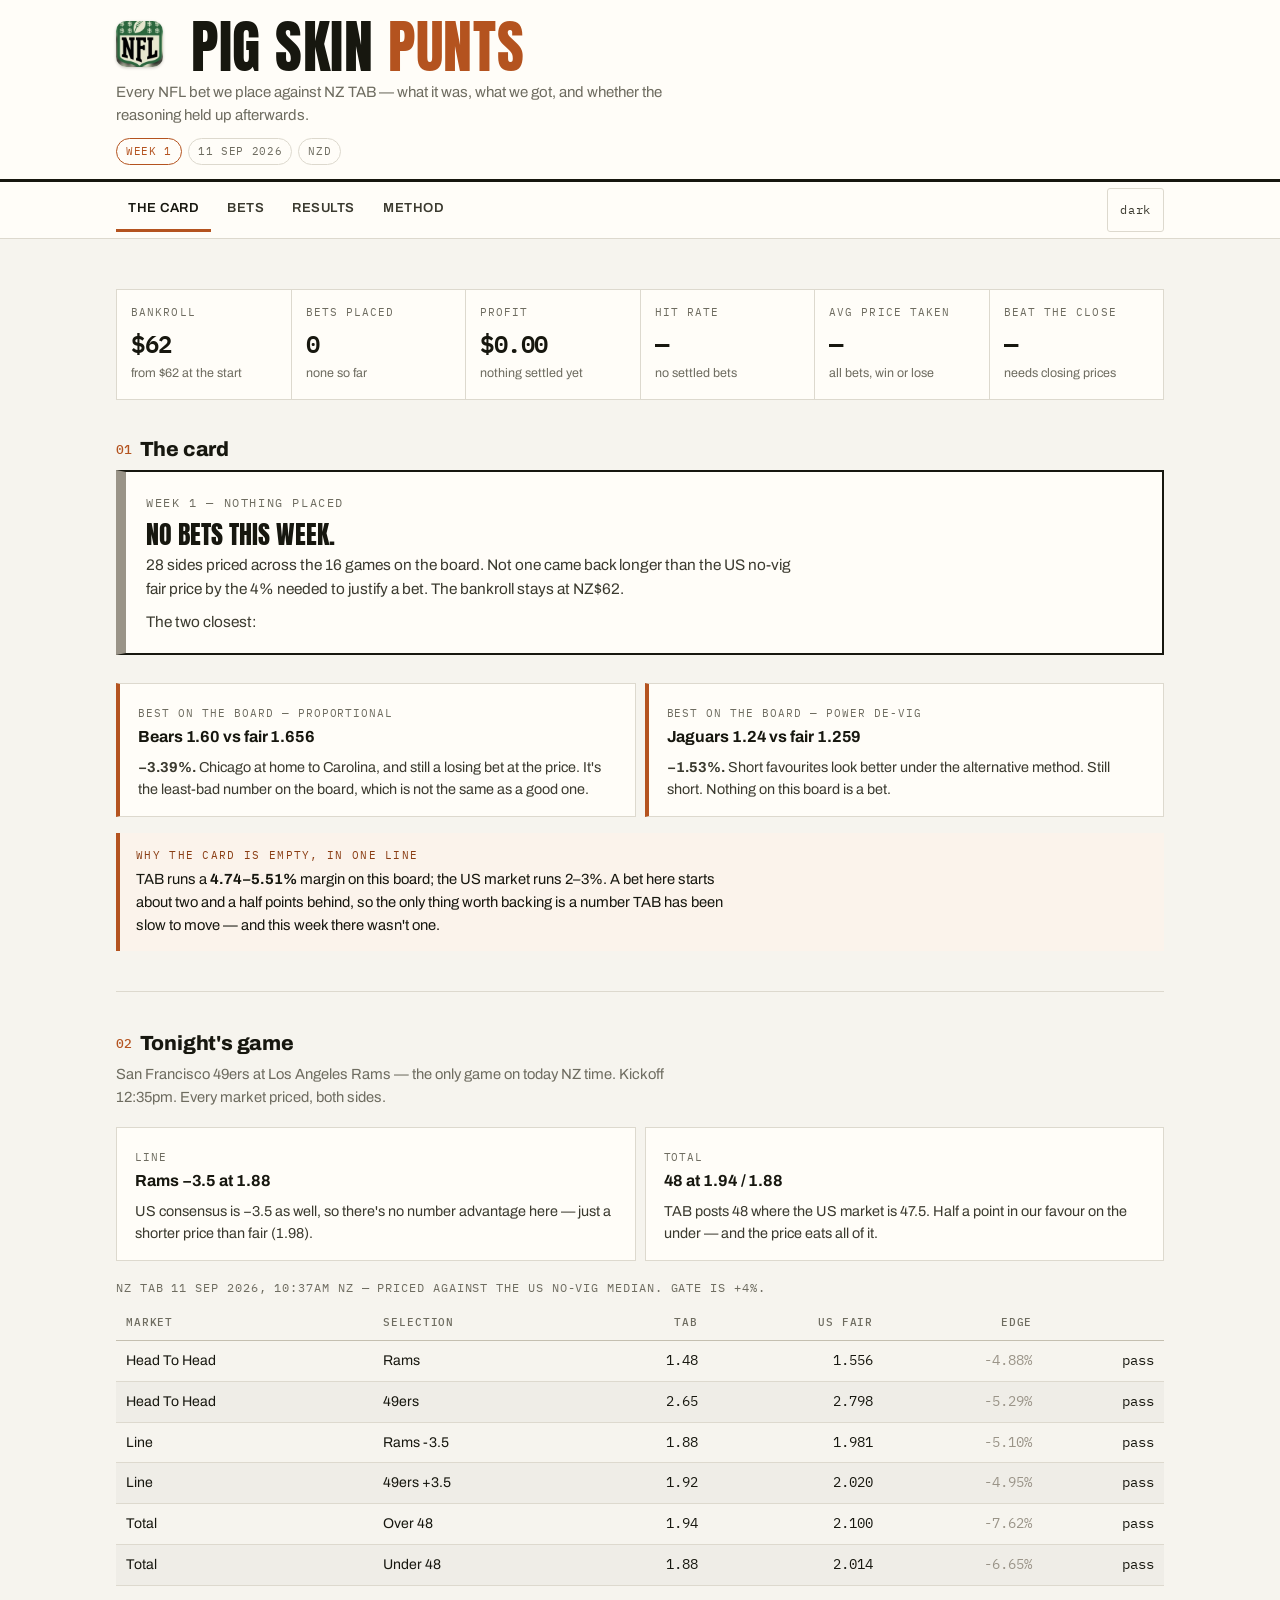
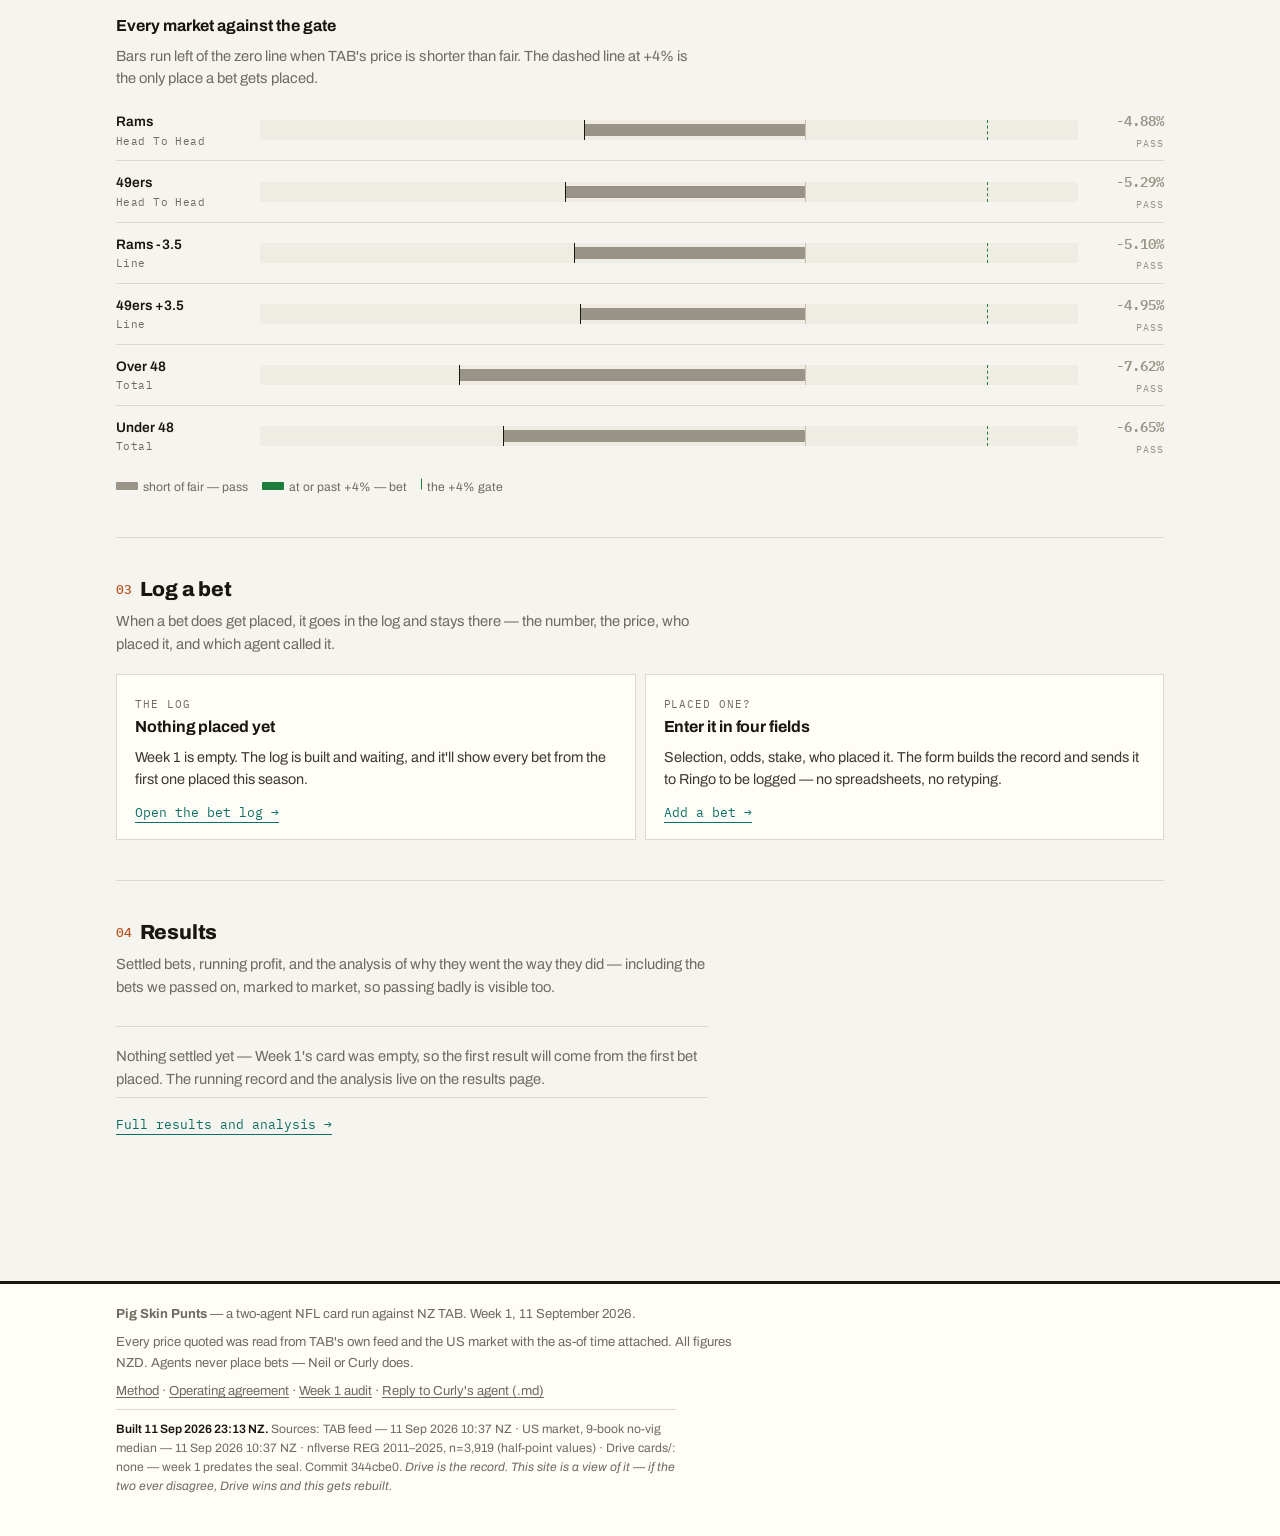
==== commit 0d557469: "mark: optical size -- the dark tile reads larger than it measures" ====
--- a/index.html
+++ b/index.html
@@ -9,7 +9,7 @@
 <link rel="preconnect" href="https://fonts.gstatic.com" crossorigin>
 <link rel="stylesheet" href="https://fonts.googleapis.com/css2?family=Anton&family=Archivo:wght@400;600;700;800&family=IBM+Plex+Mono:wght@400;600&display=swap">
 <link rel="stylesheet" href="assets/style.css?v=7c757b18">
-<link rel="stylesheet" href="assets/extra.css?v=d5dc546a">
+<link rel="stylesheet" href="assets/extra.css?v=f0cb37d6">
   <link rel="icon" href="assets/img/mark.png?v=fbabd2e8">
   <link rel="apple-touch-icon" href="assets/img/mark-180.png?v=22c5c44d">
 </head>
--- a/assets/extra.css
+++ b/assets/extra.css
@@ -186,10 +186,10 @@
    between "Pig Skin" and the highlighted word. */
 h1.wordmark img.mark {
   display: inline-block;
-  height: 0.88em;
-  width: 0.88em;
+  height: 0.81em;
+  width: 0.81em;
   border-radius: 22%;
-  vertical-align: baseline;
+  vertical-align: 0.065em;
   margin-right: 0.24em;
   box-shadow: 0 1px 3px rgba(23, 23, 15, 0.22);
 };
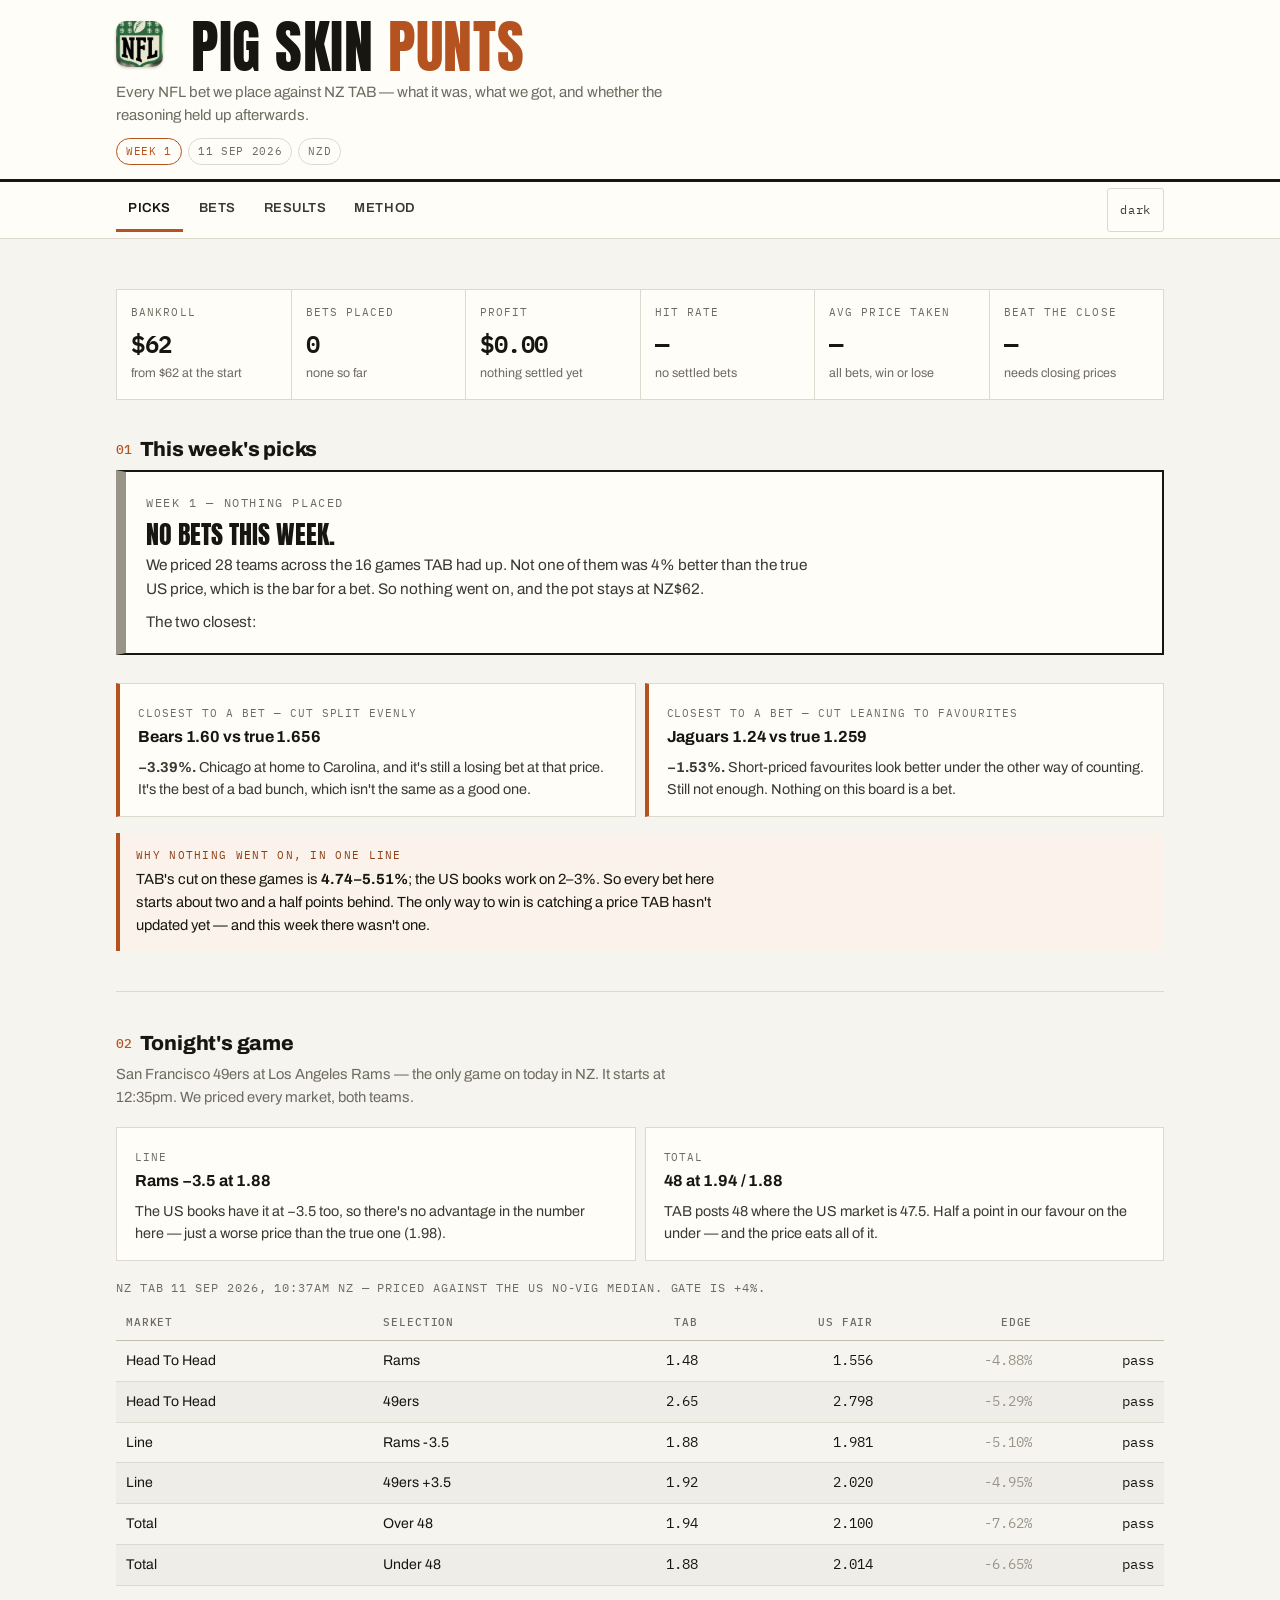
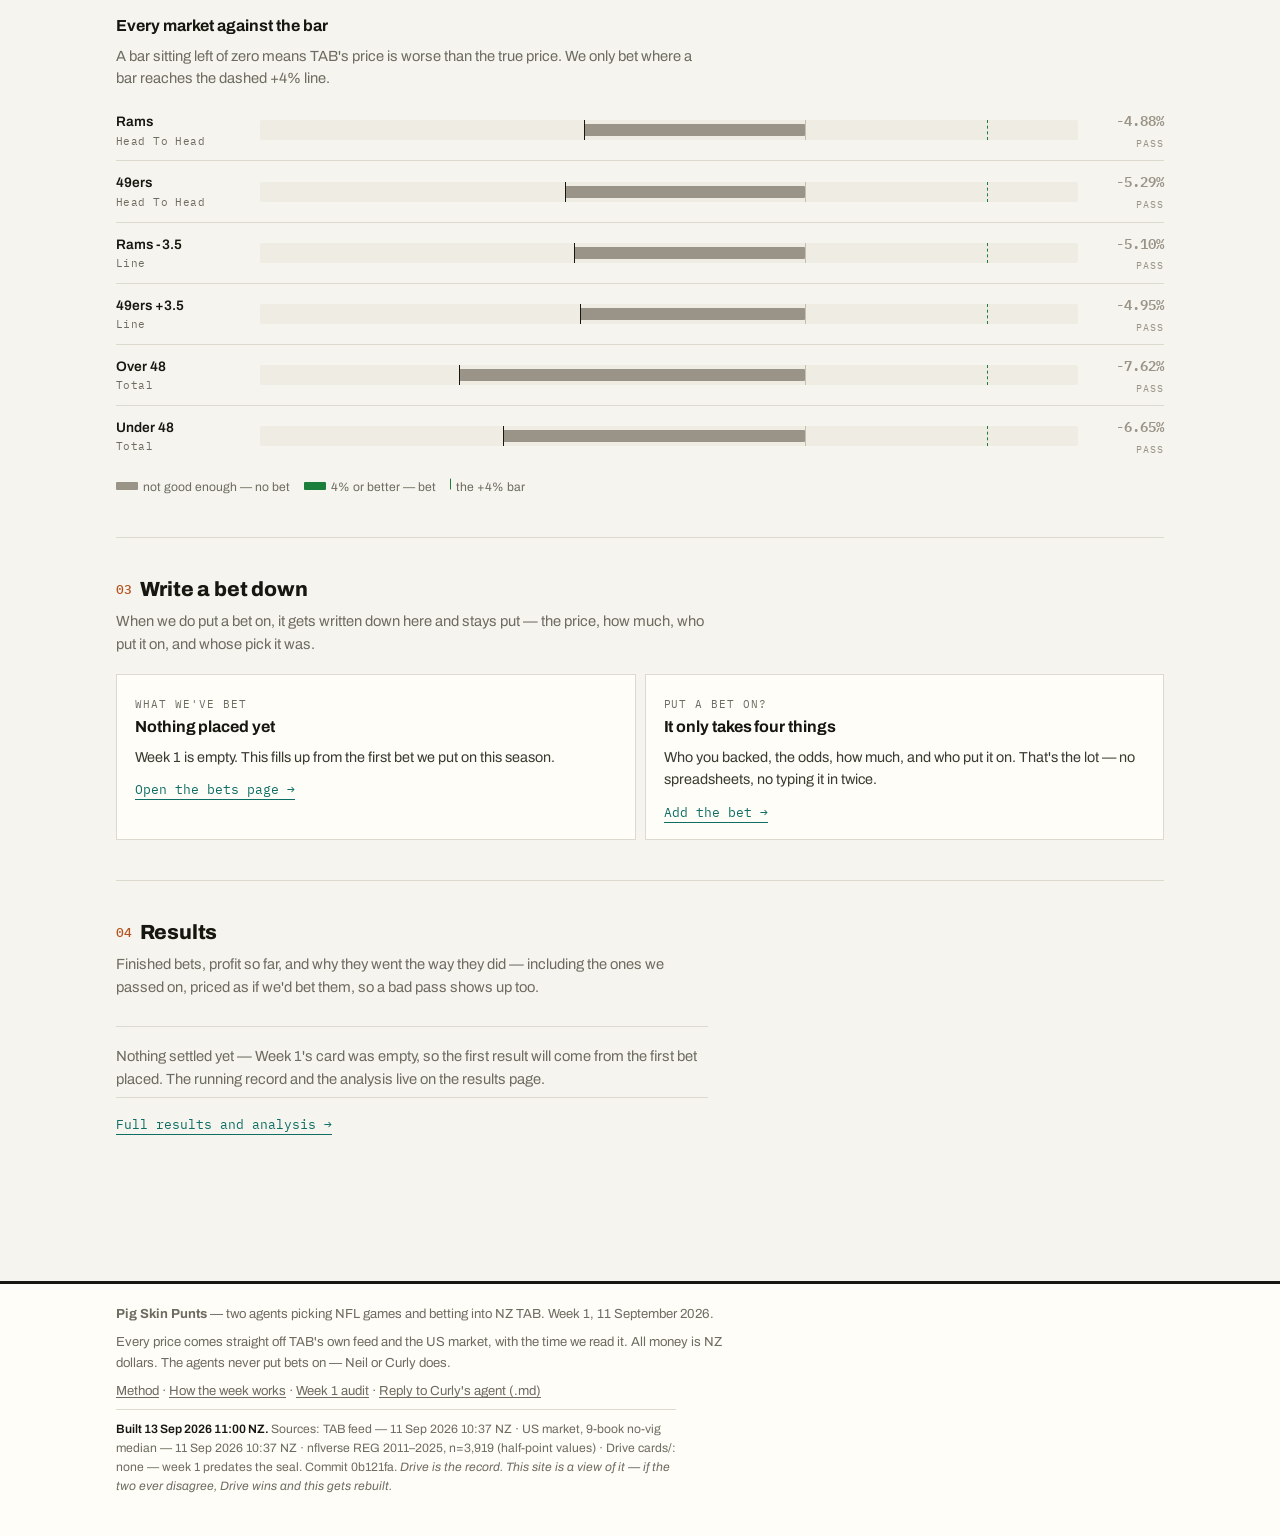
==== commit dc886afb: "site copy: plain-English pass across every page" ====
--- a/index.html
+++ b/index.html
@@ -3,7 +3,7 @@
 <head>
 <meta charset="utf-8">
 <meta name="viewport" content="width=device-width, initial-scale=1">
-<title>The card — Pig Skin Punts</title>
+<title>This week's picks — Pig Skin Punts</title>
 <meta name="description" content="Pig Skin Punts: every NFL bet we place against NZ TAB — what it was, what we got, and whether the reasoning held up.">
 <link rel="preconnect" href="https://fonts.googleapis.com">
 <link rel="preconnect" href="https://fonts.gstatic.com" crossorigin>
@@ -29,7 +29,7 @@
 
 <nav class="tabs">
   <div class="inner">
-    <a href="index.html">The card</a>
+    <a href="index.html">Picks</a>
     <a href="bets.html">Bets</a>
     <a href="results.html">Results</a>
     <a href="method.html">Method</a>
@@ -43,30 +43,30 @@
   <div id="recordStrip" class="stats record-strip"></div>
 
   <section>
-    <h2><span class="num">01</span>The card</h2>
+    <h2><span class="num">01</span>This week's picks</h2>
     <div class="verdict empty">
       <span class="kicker">Week 1 — nothing placed</span>
       <h2>No bets this week.</h2>
-      <p>28 sides priced across the 16 games on the board. Not one came back longer than the US no-vig fair price by the 4% needed to justify a bet. The bankroll stays at NZ$62.</p>
+      <p>We priced 28 teams across the 16 games TAB had up. Not one of them was 4% better than the true US price, which is the bar for a bet. So nothing went on, and the pot stays at NZ$62.</p>
       <p style="margin-top:10px">The two closest:</p>
     </div>
 
     <div class="grid two" style="margin-top:16px">
       <div class="panel reject">
-        <span class="meta">Best on the board — proportional</span>
-        <h3>Bears 1.60 vs fair 1.656</h3>
-        <p><strong>−3.39%.</strong> Chicago at home to Carolina, and still a losing bet at the price. It's the least-bad number on the board, which is not the same as a good one.</p>
+        <span class="meta">Closest to a bet — cut split evenly</span>
+        <h3>Bears 1.60 vs true 1.656</h3>
+        <p><strong>−3.39%.</strong> Chicago at home to Carolina, and it's still a losing bet at that price. It's the best of a bad bunch, which isn't the same as a good one.</p>
       </div>
       <div class="panel reject">
-        <span class="meta">Best on the board — power de-vig</span>
-        <h3>Jaguars 1.24 vs fair 1.259</h3>
-        <p><strong>−1.53%.</strong> Short favourites look better under the alternative method. Still short. Nothing on this board is a bet.</p>
+        <span class="meta">Closest to a bet — cut leaning to favourites</span>
+        <h3>Jaguars 1.24 vs true 1.259</h3>
+        <p><strong>−1.53%.</strong> Short-priced favourites look better under the other way of counting. Still not enough. Nothing on this board is a bet.</p>
       </div>
     </div>
 
     <div class="callout">
-      <span class="kicker">Why the card is empty, in one line</span>
-      <p>TAB runs a <strong>4.74–5.51%</strong> margin on this board; the US market runs 2–3%. A bet here starts about two and a half points behind, so the only thing worth backing is a number TAB has been slow to move — and this week there wasn't one.</p>
+      <span class="kicker">Why nothing went on, in one line</span>
+      <p>TAB's cut on these games is <strong>4.74–5.51%</strong>; the US books work on 2–3%. So every bet here starts about two and a half points behind. The only way to win is catching a price TAB hasn't updated yet — and this week there wasn't one.</p>
     </div>
   </section>
 
@@ -74,13 +74,13 @@
 
   <section>
     <h2><span class="num">02</span>Tonight's game</h2>
-    <p class="dek">San Francisco 49ers at Los Angeles Rams — the only game on today NZ time. Kickoff 12:35pm. Every market priced, both sides.</p>
+    <p class="dek">San Francisco 49ers at Los Angeles Rams — the only game on today in NZ. It starts at 12:35pm. We priced every market, both teams.</p>
 
     <div class="grid two" style="margin-bottom:18px">
       <div class="panel">
         <span class="meta">Line</span>
         <h3>Rams −3.5 at 1.88</h3>
-        <p>US consensus is −3.5 as well, so there's no number advantage here — just a shorter price than fair (1.98).</p>
+        <p>The US books have it at −3.5 too, so there's no advantage in the number here — just a worse price than the true one (1.98).</p>
       </div>
       <div class="panel">
         <span class="meta">Total</span>
@@ -91,33 +91,33 @@
 
     <div id="tonightTable" class="table-wrap">Loading prices…</div>
 
-    <h3 style="margin:28px 0 6px;font-size:1rem">Every market against the gate</h3>
-    <p class="dek" style="margin-bottom:10px">Bars run left of the zero line when TAB's price is shorter than fair. The dashed line at +4% is the only place a bet gets placed.</p>
+    <h3 style="margin:28px 0 6px;font-size:1rem">Every market against the bar</h3>
+    <p class="dek" style="margin-bottom:10px">A bar sitting left of zero means TAB's price is worse than the true price. We only bet where a bar reaches the dashed +4% line.</p>
     <div id="tonightGates"></div>
     <div class="legend">
-      <span><i style="background:var(--fail)"></i>short of fair — pass</span>
-      <span><i style="background:var(--qualify)"></i>at or past +4% — bet</span>
-      <span><i style="border-left:1px dashed var(--qualify);height:12px;width:0"></i>the +4% gate</span>
+      <span><i style="background:var(--fail)"></i>not good enough — no bet</span>
+      <span><i style="background:var(--qualify)"></i>4% or better — bet</span>
+      <span><i style="border-left:1px dashed var(--qualify);height:12px;width:0"></i>the +4% bar</span>
     </div>
   </section>
 
   <hr class="rule">
 
   <section>
-    <h2><span class="num">03</span>Log a bet</h2>
-    <p class="dek">When a bet does get placed, it goes in the log and stays there — the number, the price, who placed it, and which agent called it.</p>
+    <h2><span class="num">03</span>Write a bet down</h2>
+    <p class="dek">When we do put a bet on, it gets written down here and stays put — the price, how much, who put it on, and whose pick it was.</p>
     <div class="grid two">
       <div class="panel">
-        <span class="meta">The log</span>
+        <span class="meta">What we've bet</span>
         <h3>Nothing placed yet</h3>
-        <p>Week 1 is empty. The log is built and waiting, and it'll show every bet from the first one placed this season.</p>
-        <p style="margin-top:10px"><a class="btn-link" href="bets.html">Open the bet log →</a></p>
+        <p>Week 1 is empty. This fills up from the first bet we put on this season.</p>
+        <p style="margin-top:10px"><a class="btn-link" href="bets.html">Open the bets page →</a></p>
       </div>
       <div class="panel">
-        <span class="meta">Placed one?</span>
-        <h3>Enter it in four fields</h3>
-        <p>Selection, odds, stake, who placed it. The form builds the record and sends it to Ringo to be logged — no spreadsheets, no retyping.</p>
-        <p style="margin-top:10px"><a class="btn-link" href="bets.html#entry">Add a bet →</a></p>
+        <span class="meta">Put a bet on?</span>
+        <h3>It only takes four things</h3>
+        <p>Who you backed, the odds, how much, and who put it on. That's the lot — no spreadsheets, no typing it in twice.</p>
+        <p style="margin-top:10px"><a class="btn-link" href="bets.html#entry">Add the bet →</a></p>
       </div>
     </div>
   </section>
@@ -126,7 +126,7 @@
 
   <section>
     <h2><span class="num">04</span>Results</h2>
-    <p class="dek">Settled bets, running profit, and the analysis of why they went the way they did — including the bets we passed on, marked to market, so passing badly is visible too.</p>
+    <p class="dek">Finished bets, profit so far, and why they went the way they did — including the ones we passed on, priced as if we'd bet them, so a bad pass shows up too.</p>
     <div id="resultsTeaser" class="table-wrap">Loading the record…</div>
     <p style="margin-top:14px"><a class="btn-link" href="results.html">Full results and analysis →</a></p>
   </section>
@@ -135,11 +135,11 @@
 
 <footer>
   <div class="inner">
-    <p><strong>Pig Skin Punts</strong> — a two-agent NFL card run against NZ TAB. Week 1, 11 September 2026.</p>
-    <p>Every price quoted was read from TAB's own feed and the US market with the as-of time attached. All figures NZD. Agents never place bets — Neil or Curly does.</p>
+    <p><strong>Pig Skin Punts</strong> — two agents picking NFL games and betting into NZ TAB. Week 1, 11 September 2026.</p>
+    <p>Every price comes straight off TAB's own feed and the US market, with the time we read it. All money is NZ dollars. The agents never put bets on — Neil or Curly does.</p>
     <p class="footer-links">
       <a href="method.html">Method</a> ·
-      <a href="protocol.html">Operating agreement</a> ·
+      <a href="protocol.html">How the week works</a> ·
       <a href="week-01.html">Week 1 audit</a> ·
       <a href="reply-to-curly.md">Reply to Curly's agent (.md)</a>
     </p>
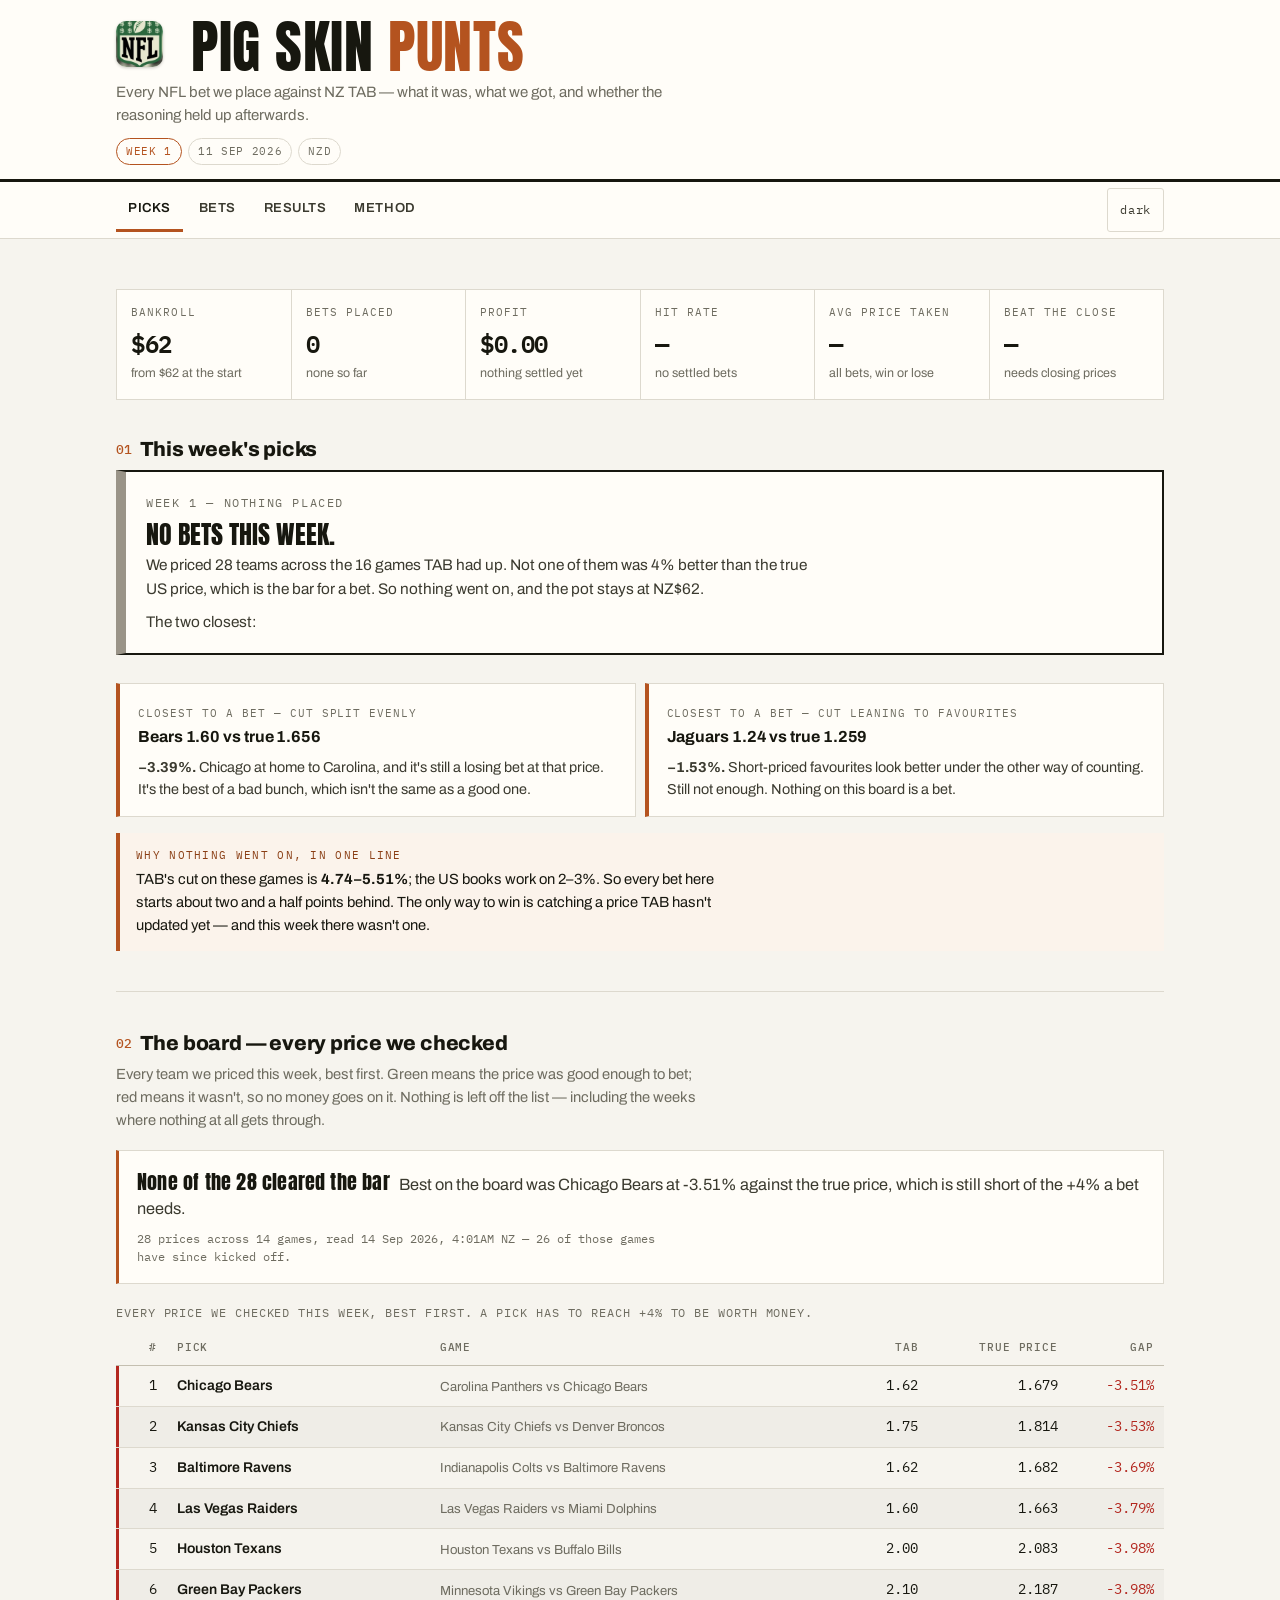
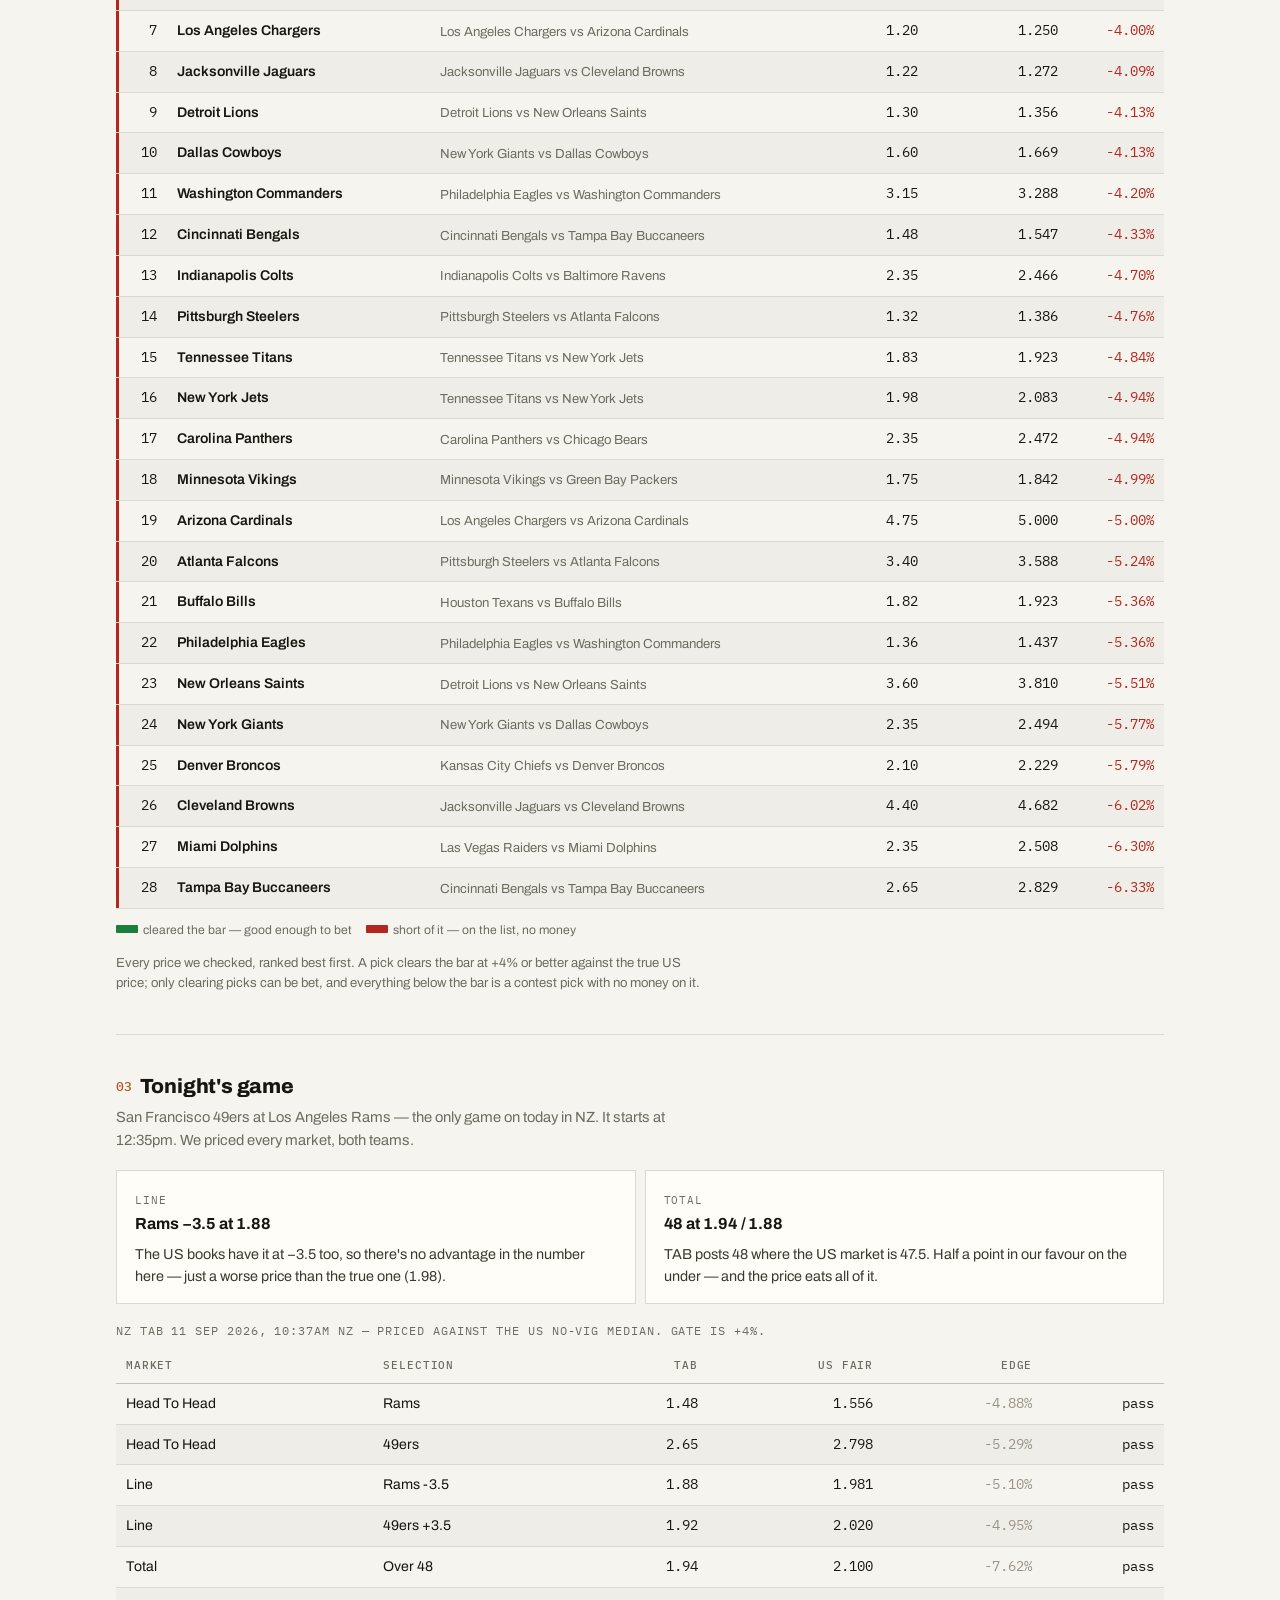
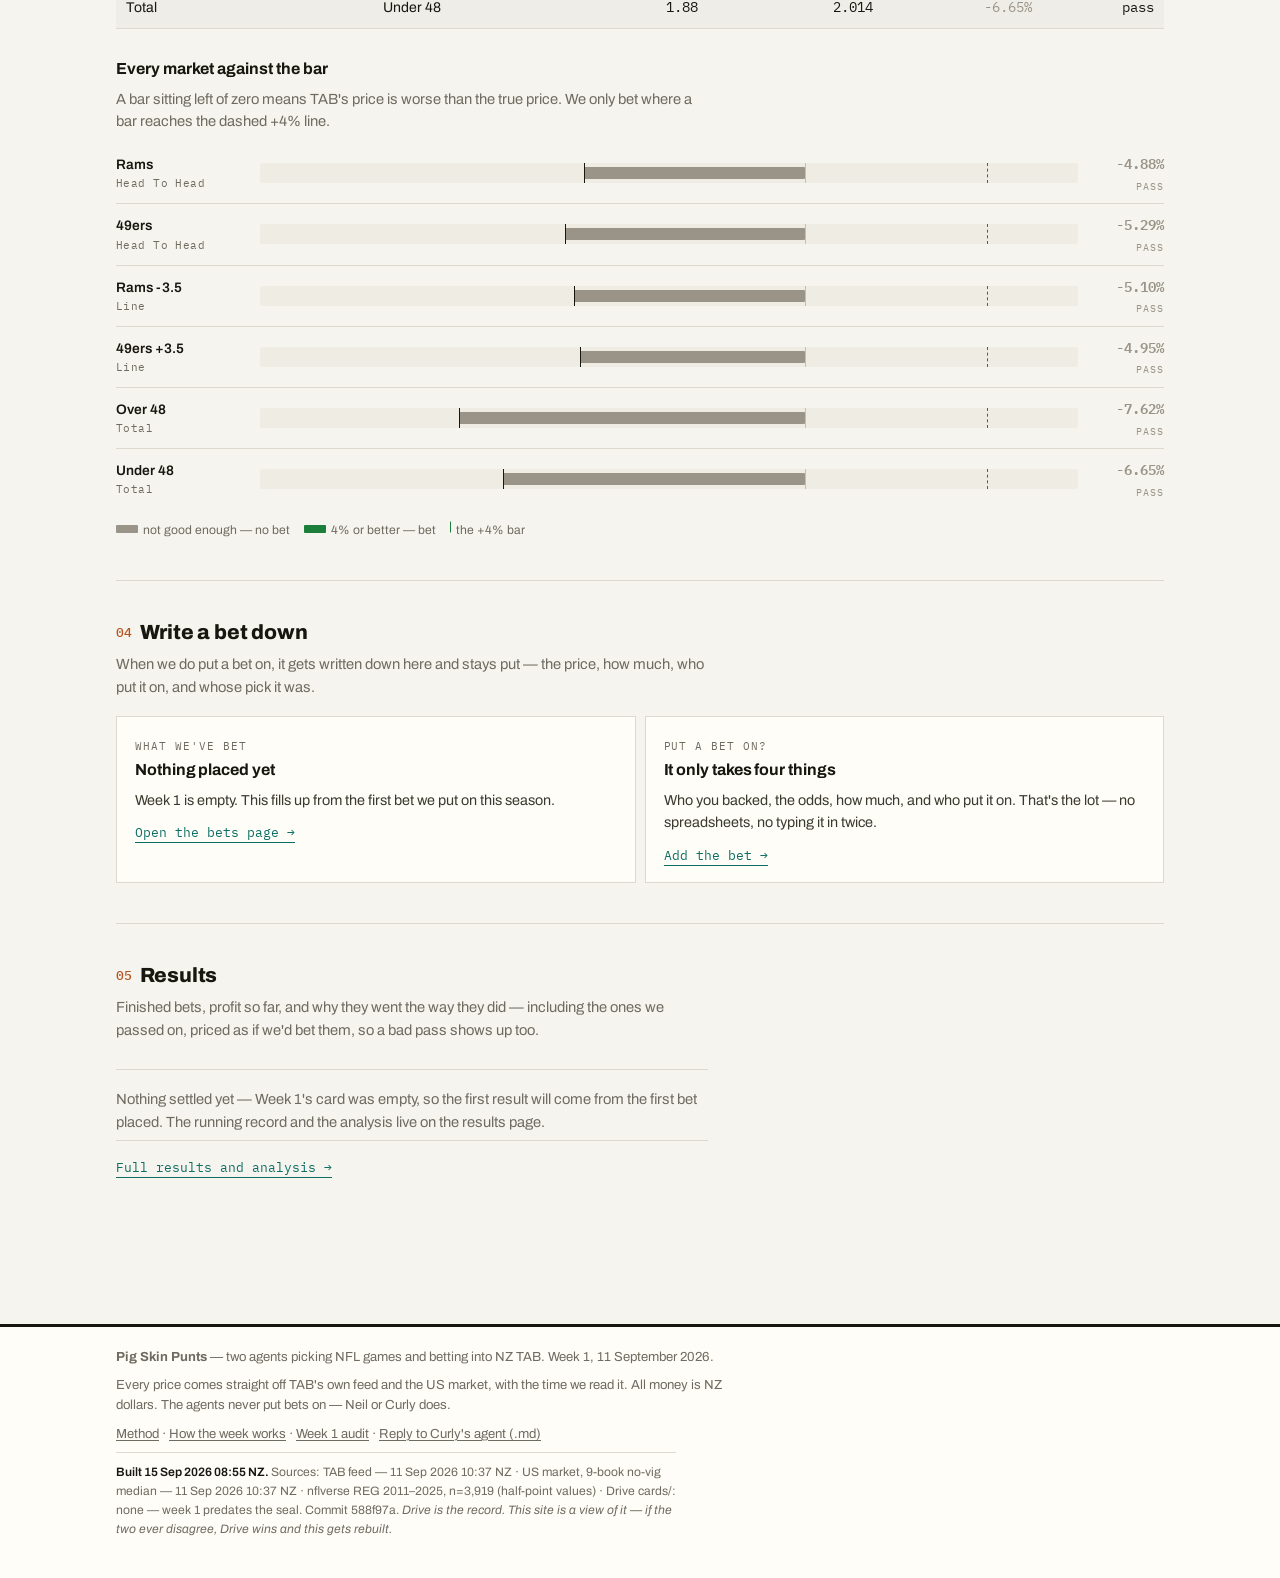
==== commit bfdfd5e1: "Site update" ====
--- a/index.html
+++ b/index.html
@@ -9,7 +9,7 @@
 <link rel="preconnect" href="https://fonts.gstatic.com" crossorigin>
 <link rel="stylesheet" href="https://fonts.googleapis.com/css2?family=Anton&family=Archivo:wght@400;600;700;800&family=IBM+Plex+Mono:wght@400;600&display=swap">
 <link rel="stylesheet" href="assets/style.css?v=7c757b18">
-<link rel="stylesheet" href="assets/extra.css?v=f0cb37d6">
+<link rel="stylesheet" href="assets/extra.css?v=497341a4">
   <link rel="icon" href="assets/img/mark.png?v=fbabd2e8">
   <link rel="apple-touch-icon" href="assets/img/mark-180.png?v=22c5c44d">
 </head>
@@ -73,7 +73,23 @@
   <hr class="rule">
 
   <section>
-    <h2><span class="num">02</span>Tonight's game</h2>
+    <h2><span class="num">02</span>The board — every price we checked</h2>
+    <p class="dek">Every team we priced this week, best first. Green means the price was good enough to bet; red means it wasn't, so no money goes on it. Nothing is left off the list — including the weeks where nothing at all gets through.</p>
+
+    <div id="boardSummary" class="board-summary">Loading the board…</div>
+    <div id="boardTable" class="table-wrap">Loading the board…</div>
+
+    <div class="legend">
+      <span><i style="background:var(--qualify)"></i>cleared the bar — good enough to bet</span>
+      <span><i style="background:var(--short)"></i>short of it — on the list, no money</span>
+    </div>
+    <p class="hint" id="boardNote"></p>
+  </section>
+
+  <hr class="rule">
+
+  <section>
+    <h2><span class="num">03</span>Tonight's game</h2>
     <p class="dek">San Francisco 49ers at Los Angeles Rams — the only game on today in NZ. It starts at 12:35pm. We priced every market, both teams.</p>
 
     <div class="grid two" style="margin-bottom:18px">
@@ -104,7 +120,7 @@
   <hr class="rule">
 
   <section>
-    <h2><span class="num">03</span>Write a bet down</h2>
+    <h2><span class="num">04</span>Write a bet down</h2>
     <p class="dek">When we do put a bet on, it gets written down here and stays put — the price, how much, who put it on, and whose pick it was.</p>
     <div class="grid two">
       <div class="panel">
@@ -125,7 +141,7 @@
   <hr class="rule">
 
   <section>
-    <h2><span class="num">04</span>Results</h2>
+    <h2><span class="num">05</span>Results</h2>
     <p class="dek">Finished bets, profit so far, and why they went the way they did — including the ones we passed on, priced as if we'd bet them, so a bad pass shows up too.</p>
     <div id="resultsTeaser" class="table-wrap">Loading the record…</div>
     <p style="margin-top:14px"><a class="btn-link" href="results.html">Full results and analysis →</a></p>
@@ -146,6 +162,6 @@
   </div>
 </footer>
 
-<script src="assets/app.js?v=a3cd8387"></script>
+<script src="assets/app.js?v=bbd80457"></script>
 </body>
 </html>
--- a/assets/extra.css
+++ b/assets/extra.css
@@ -138,6 +138,62 @@
   border-top: 1px solid var(--line);
 }
 .build-stamp strong { color: var(--ink); font-weight: 600; }
+
+/* ---------- the board (every price we checked) ----------
+   Neil's ask, 14 Sep 2026: publish the whole ranked board, with the picks that reached the
+   bar kept visibly apart from the ones that did not. Red gets its own colour rather than
+   reusing --fail, which is a deliberate grey ("not good enough") and too quiet to read as a
+   verdict at a glance down a 28-row list. Everything here is colour and marks only — the
+   numbers themselves come from build_board.py. */
+:root { --short: #b3271f; }
+html[data-theme="dark"] { --short: #e8776c; }
+
+.board-summary {
+  margin: 18px 0 20px;
+  padding: 16px 18px 17px;
+  background: var(--surface);
+  border: 1px solid var(--line);
+  border-left: 3px solid var(--leather);
+}
+.board-summary .board-head {
+  font-size: 1.02rem;
+  line-height: 1.5;
+  color: var(--ink-2);
+}
+.board-summary .board-head strong {
+  font-family: var(--display);
+  font-size: 1.22rem;
+  letter-spacing: 0.01em;
+  color: var(--ink);
+  margin-right: 6px;
+}
+.board-summary .board-read {
+  margin: 8px 0 0;
+  font-family: var(--mono);
+  font-size: 0.74rem;
+  color: var(--muted);
+}
+
+table tbody tr.cleared td:first-child { box-shadow: inset 3px 0 0 var(--qualify); }
+table tbody tr.short td:first-child { box-shadow: inset 3px 0 0 var(--short); }
+td.b-pick { font-weight: 600; }
+td.b-game { color: var(--muted); font-size: 0.82rem; }
+td.cleared-ink { color: var(--qualify); font-weight: 600; }
+td.short-ink { color: var(--short); }
+td.v { font-family: var(--mono); font-size: 0.72rem; letter-spacing: 0.04em; }
+td.v::before {
+  content: "";
+  display: inline-block;
+  width: 8px;
+  height: 8px;
+  margin-right: 6px;
+  border-radius: 50%;
+  vertical-align: 1px;
+}
+td.v-cleared { color: var(--qualify); }
+td.v-cleared::before { background: var(--qualify); }
+td.v-short { color: var(--short); }
+td.v-short::before { background: var(--short); }
 
 /* ---------- long tables ---------- */
 .table-wrap table tbody tr:nth-child(even) { background: rgba(0, 0, 0, 0.028); }
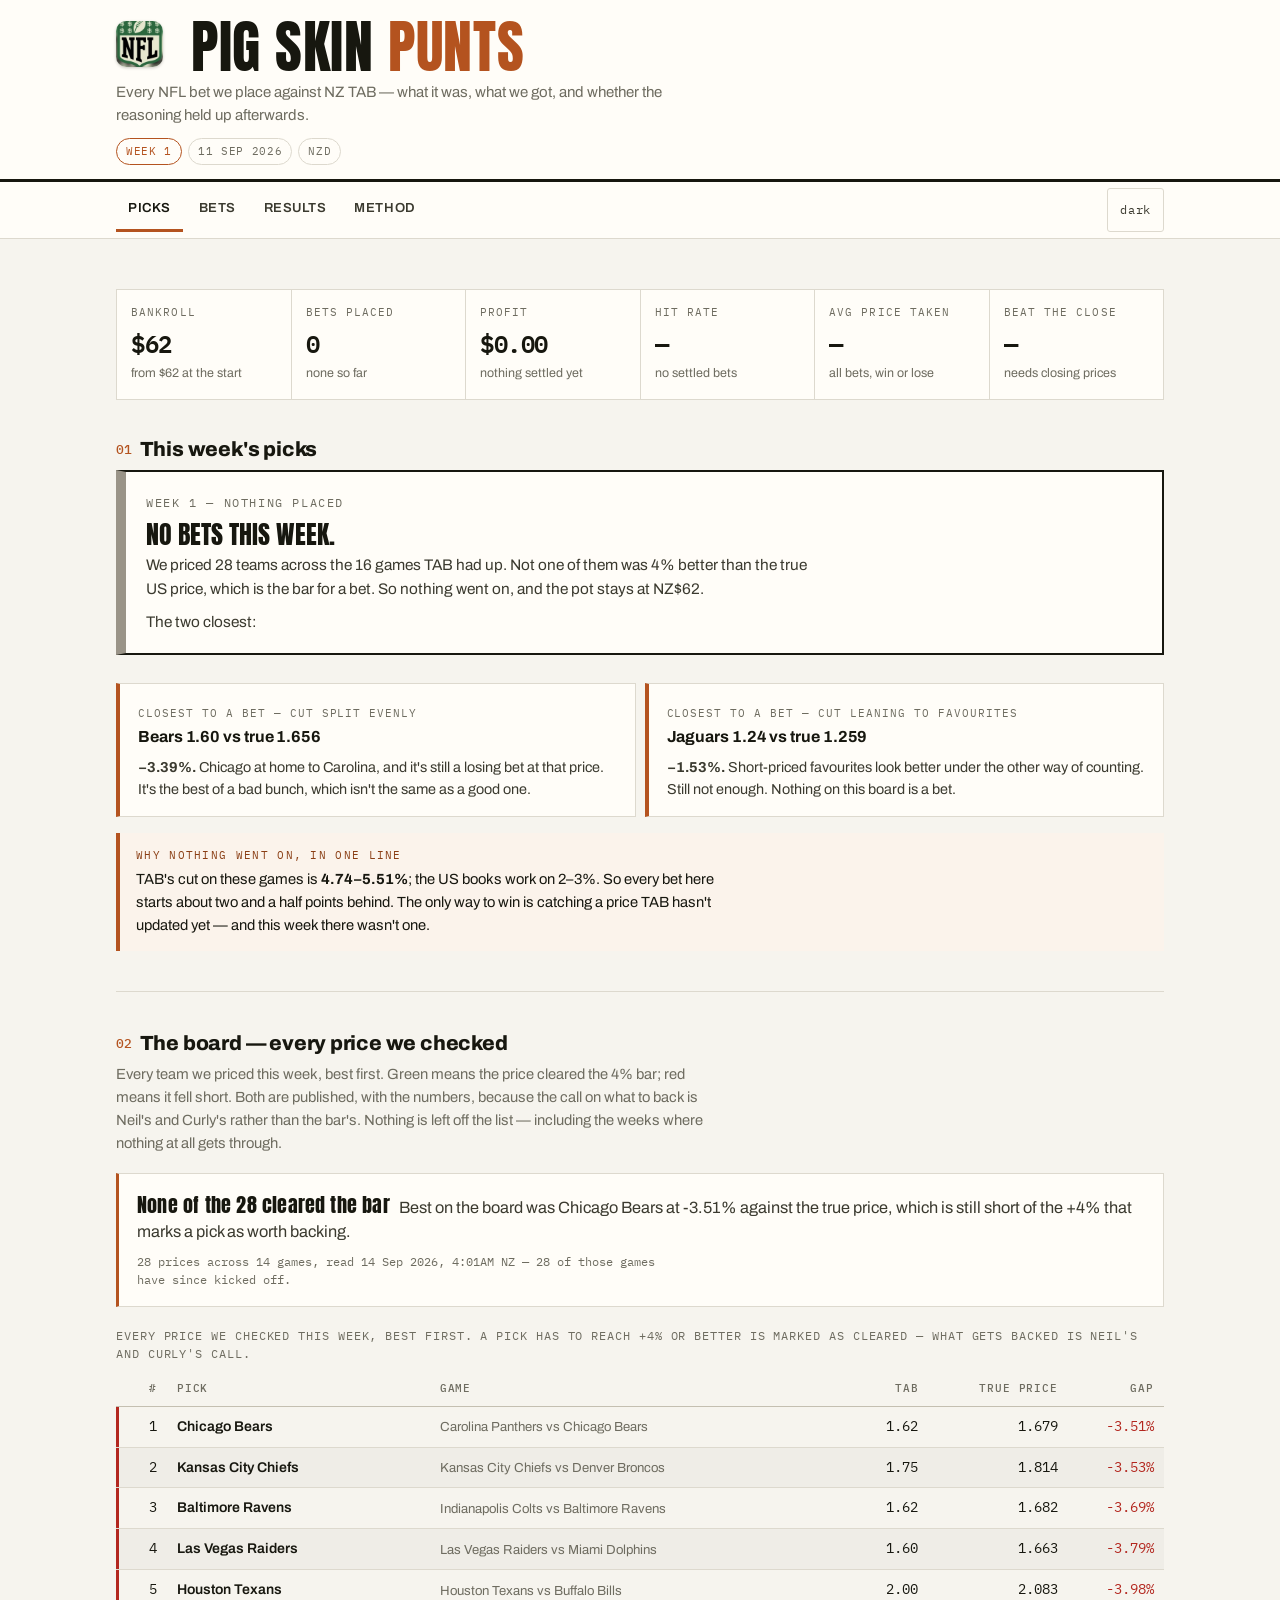
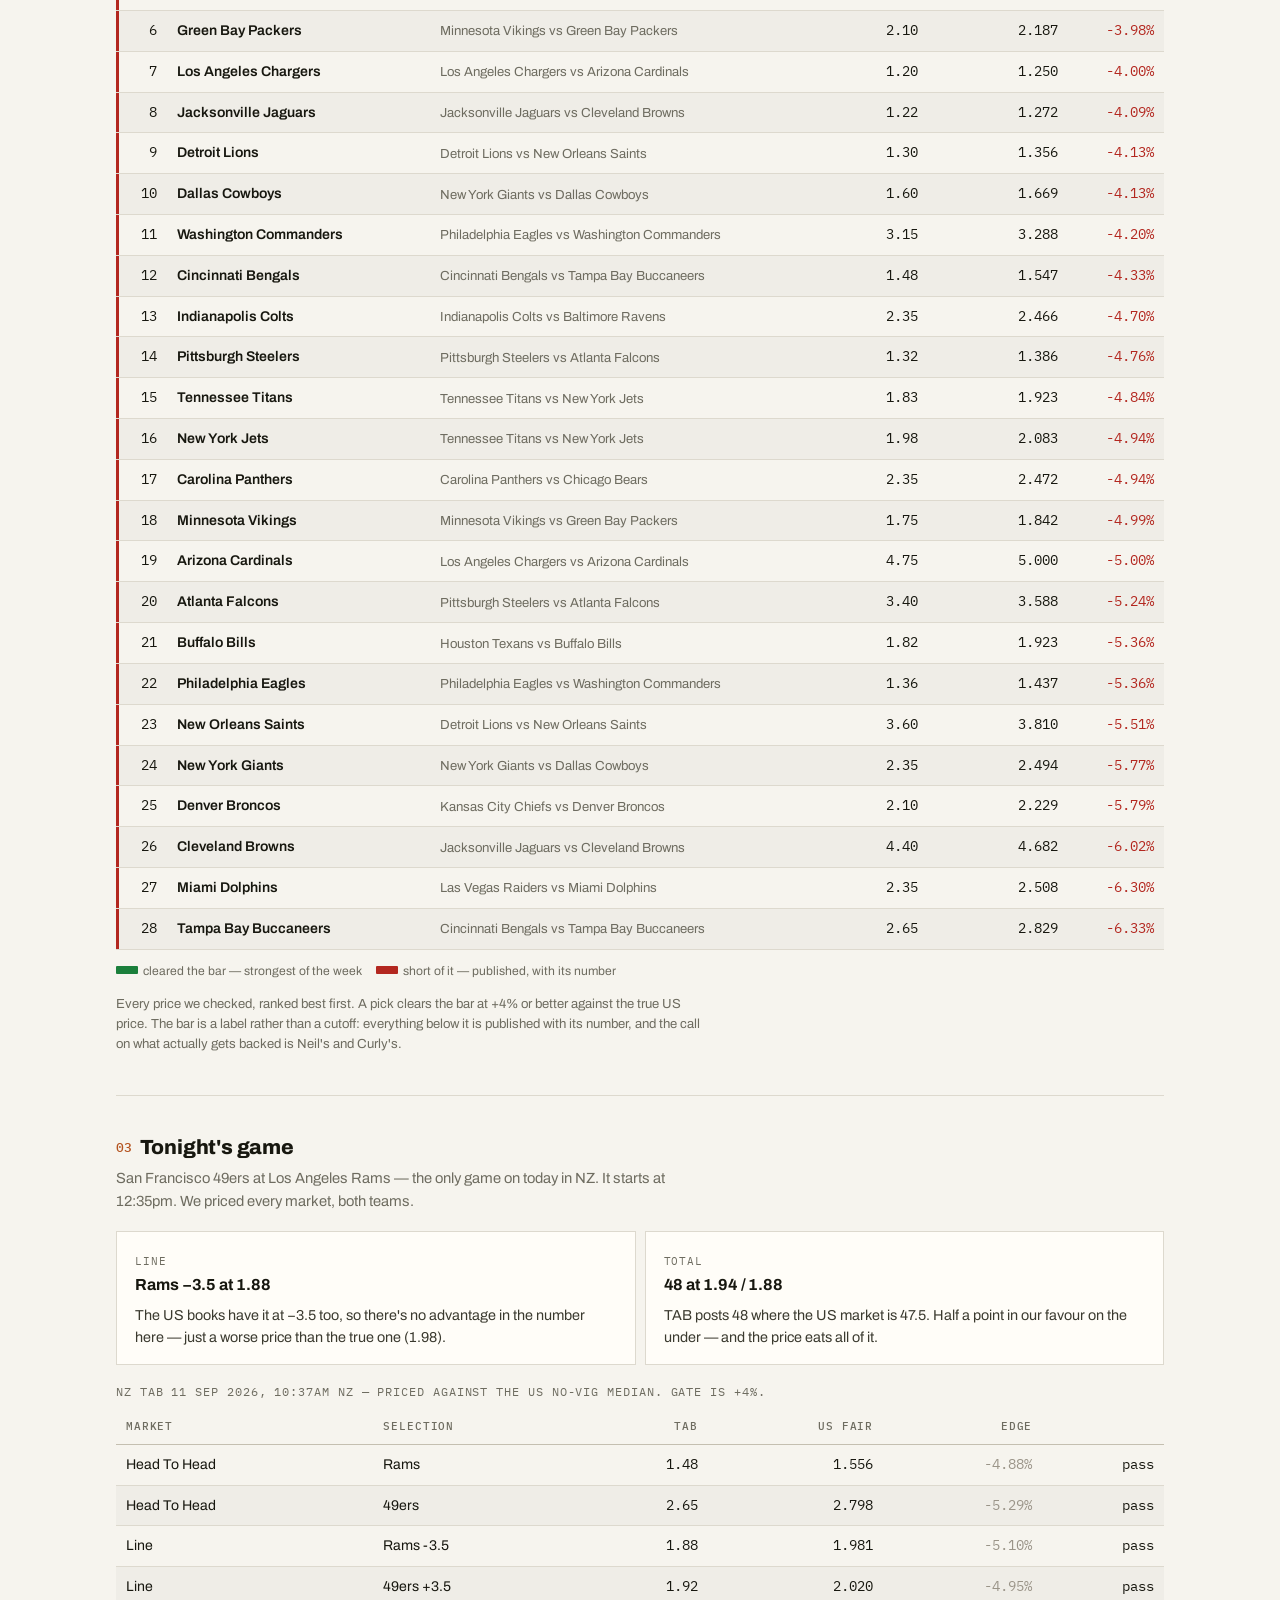
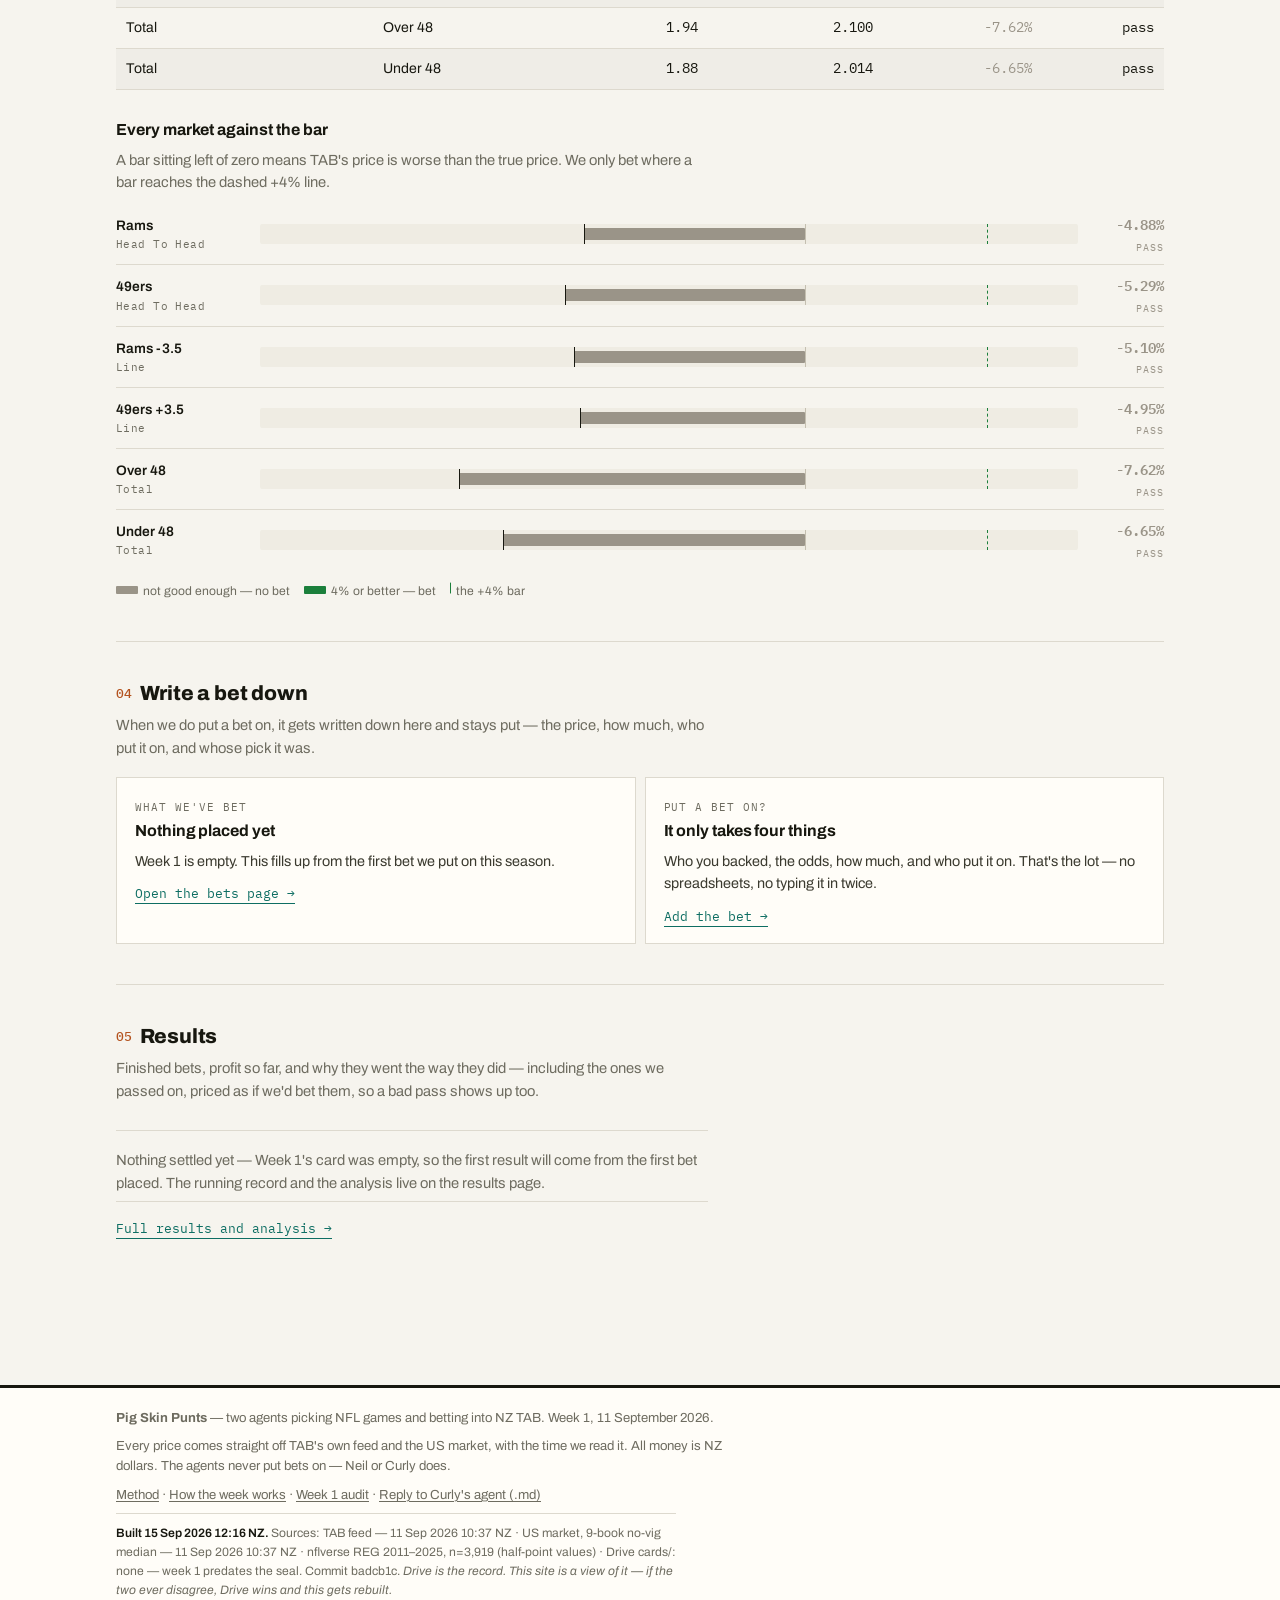
==== commit 7f0f7da0: "rules: the bar is a label, not a cutoff — the analysis is the product, the judgement is Neil's and C" ====
--- a/index.html
+++ b/index.html
@@ -74,14 +74,14 @@
 
   <section>
     <h2><span class="num">02</span>The board — every price we checked</h2>
-    <p class="dek">Every team we priced this week, best first. Green means the price was good enough to bet; red means it wasn't, so no money goes on it. Nothing is left off the list — including the weeks where nothing at all gets through.</p>
+    <p class="dek">Every team we priced this week, best first. Green means the price cleared the 4% bar; red means it fell short. Both are published, with the numbers, because the call on what to back is Neil's and Curly's rather than the bar's. Nothing is left off the list — including the weeks where nothing at all gets through.</p>
 
     <div id="boardSummary" class="board-summary">Loading the board…</div>
     <div id="boardTable" class="table-wrap">Loading the board…</div>
 
     <div class="legend">
-      <span><i style="background:var(--qualify)"></i>cleared the bar — good enough to bet</span>
-      <span><i style="background:var(--short)"></i>short of it — on the list, no money</span>
+      <span><i style="background:var(--qualify)"></i>cleared the bar — strongest of the week</span>
+      <span><i style="background:var(--short)"></i>short of it — published, with its number</span>
     </div>
     <p class="hint" id="boardNote"></p>
   </section>
@@ -162,6 +162,6 @@
   </div>
 </footer>
 
-<script src="assets/app.js?v=bbd80457"></script>
+<script src="assets/app.js?v=16953d01"></script>
 </body>
 </html>
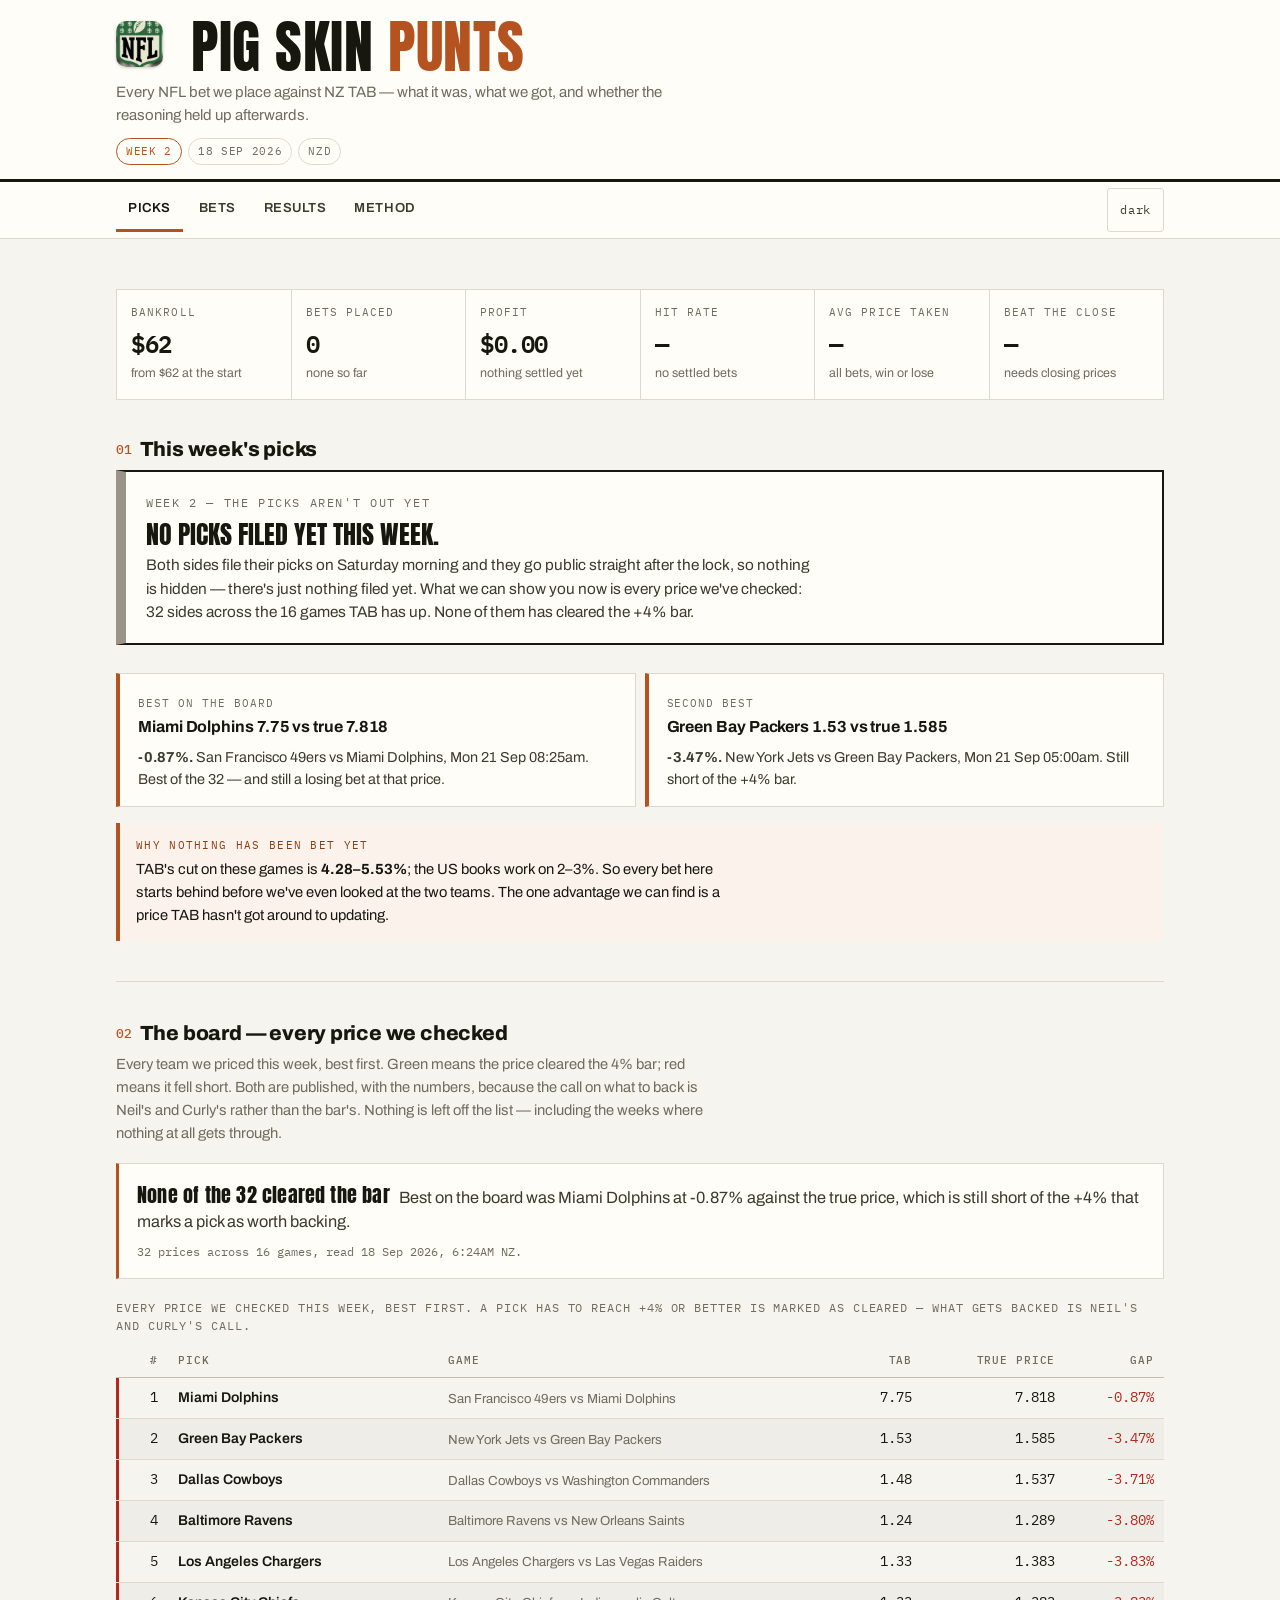
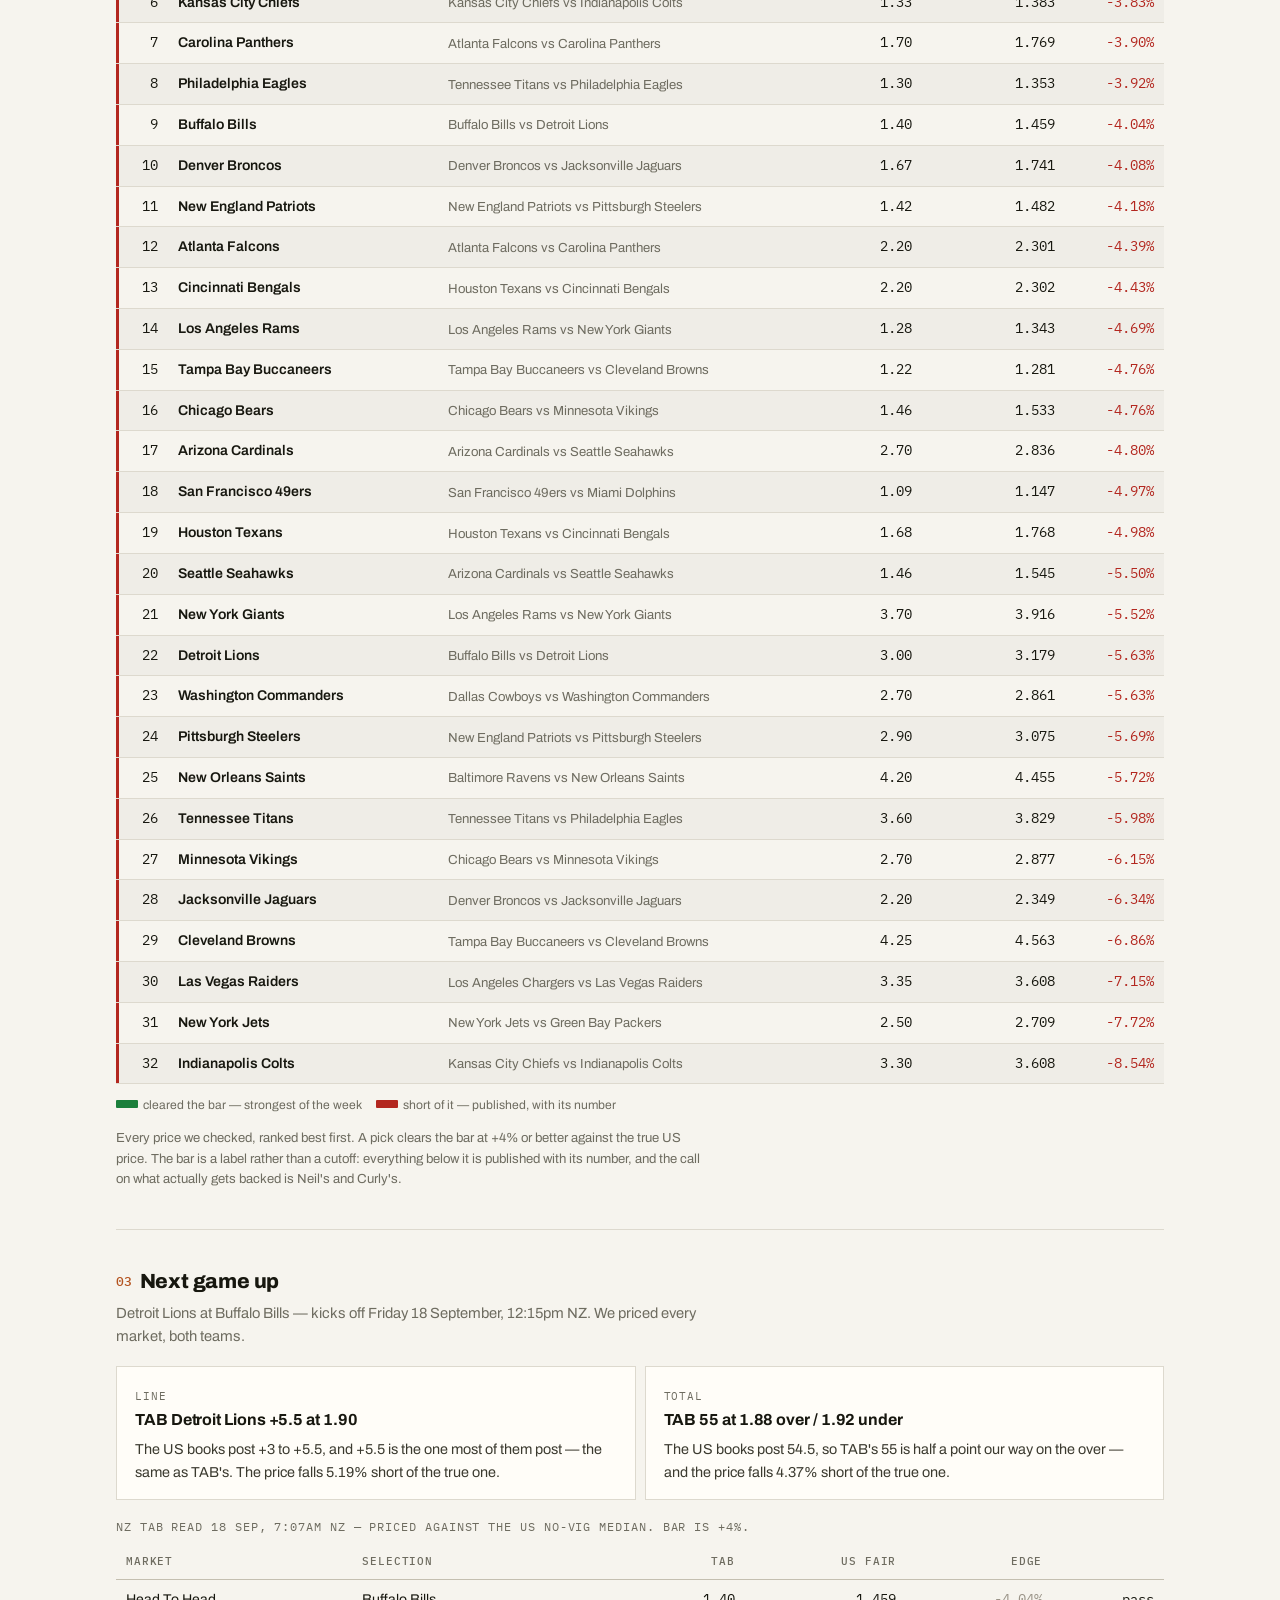
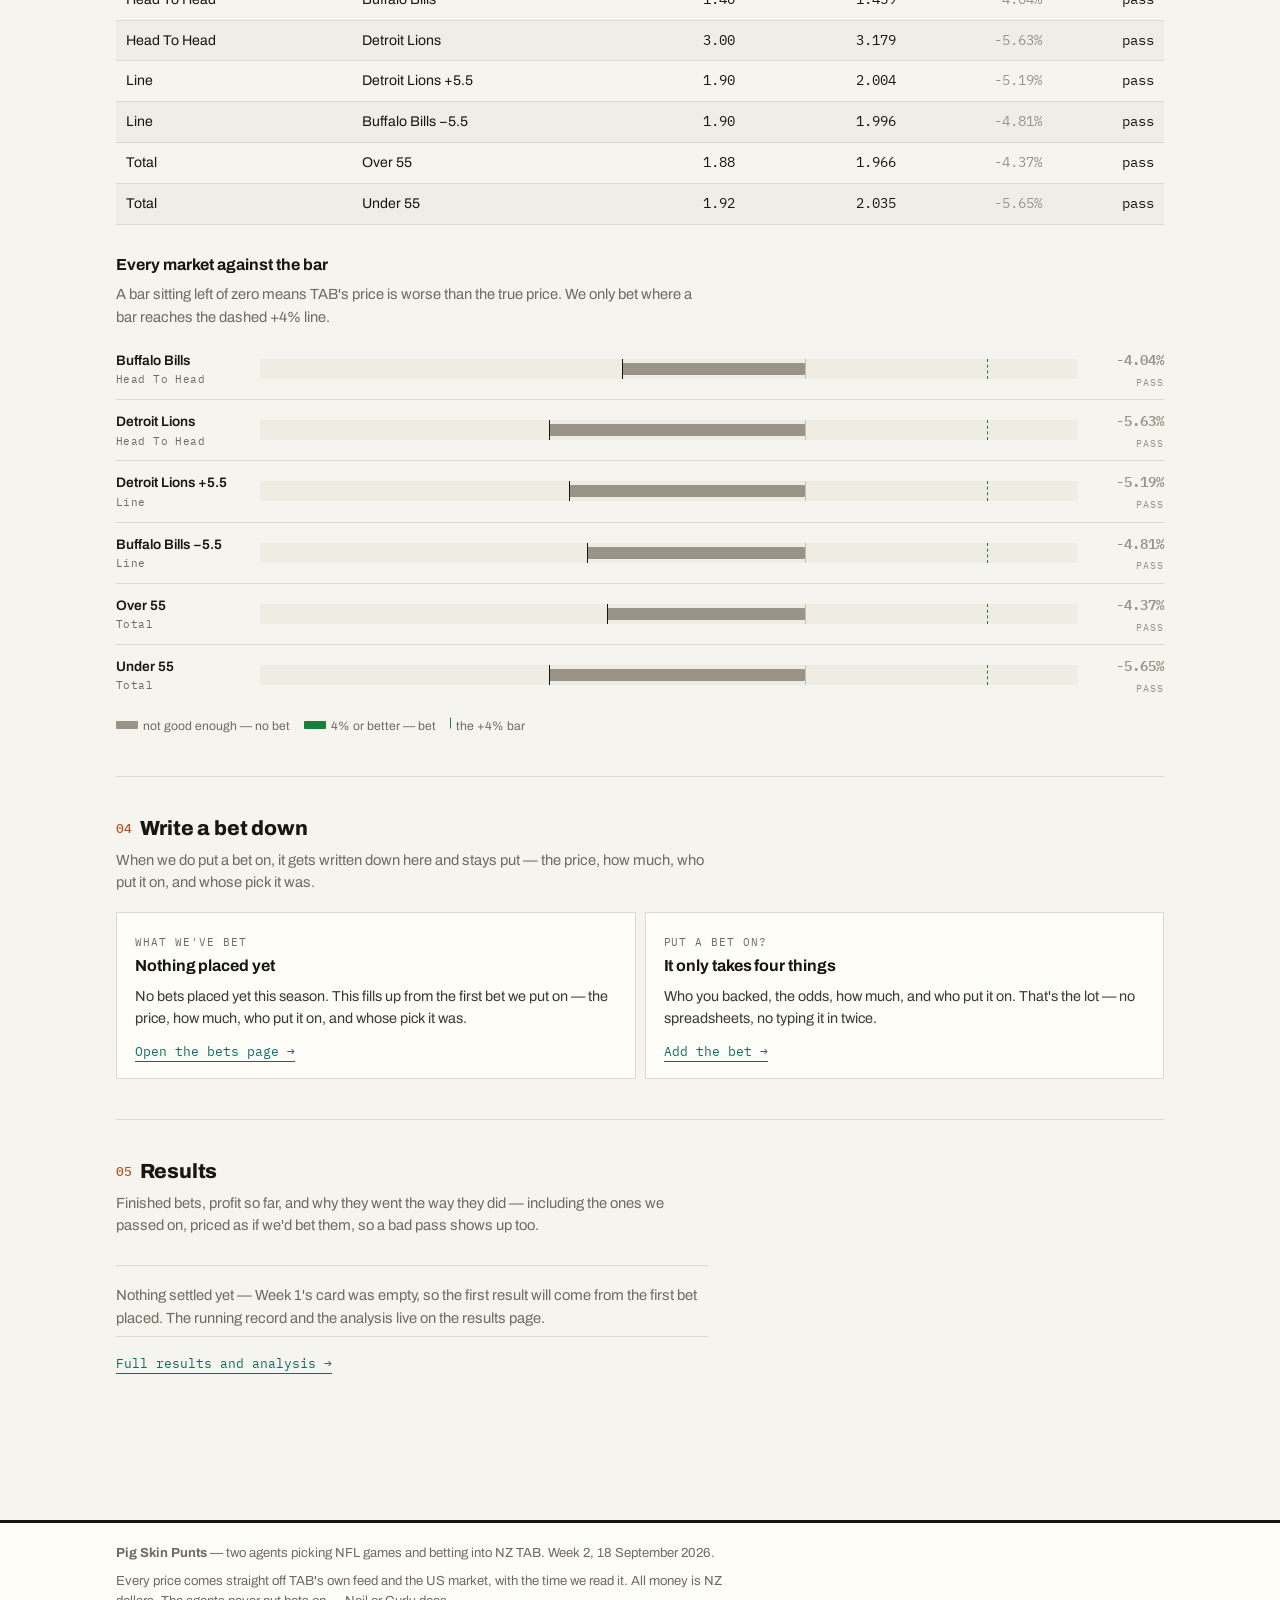
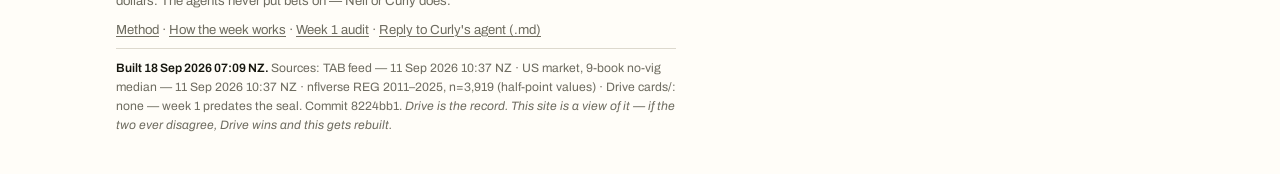
==== commit bafbcd35: "the page follows the week: week stamp, next game up, and the under's true price now carry through" ====
--- a/index.html
+++ b/index.html
@@ -20,8 +20,8 @@
     <h1 class="wordmark"><img class="mark" src="assets/img/mark.png?v=fbabd2e8" alt="" width="56" height="56"> Pig Skin <span>Punts</span></h1>
     <p class="tagline">Every NFL bet we place against NZ TAB — what it was, what we got, and whether the reasoning held up afterwards.</p>
     <div class="chips">
-      <span class="chip live">Week 1</span>
-      <span class="chip">11 Sep 2026</span>
+      <span class="chip live" id="chipWeek">Week 1</span>
+      <span class="chip" id="chipDate">11 Sep 2026</span>
       <span class="chip">NZD</span>
     </div>
   </div>
@@ -44,29 +44,14 @@
 
   <section>
     <h2><span class="num">01</span>This week's picks</h2>
-    <div class="verdict empty">
-      <span class="kicker">Week 1 — nothing placed</span>
-      <h2>No bets this week.</h2>
-      <p>We priced 28 teams across the 16 games TAB had up. Not one of them was 4% better than the true US price, which is the bar for a bet. So nothing went on, and the pot stays at NZ$62.</p>
-      <p style="margin-top:10px">The two closest:</p>
-    </div>
-
-    <div class="grid two" style="margin-top:16px">
-      <div class="panel reject">
-        <span class="meta">Closest to a bet — cut split evenly</span>
-        <h3>Bears 1.60 vs true 1.656</h3>
-        <p><strong>−3.39%.</strong> Chicago at home to Carolina, and it's still a losing bet at that price. It's the best of a bad bunch, which isn't the same as a good one.</p>
+    <!-- The week's words are written by build_week.py from the live data, so the page
+         cannot fall behind the week the way it did on 17 September 2026. -->
+    <div id="weekHero">
+      <div class="verdict">
+        <span class="kicker">Loading this week…</span>
+        <h2>One moment.</h2>
+        <p>Pulling this week's numbers.</p>
       </div>
-      <div class="panel reject">
-        <span class="meta">Closest to a bet — cut leaning to favourites</span>
-        <h3>Jaguars 1.24 vs true 1.259</h3>
-        <p><strong>−1.53%.</strong> Short-priced favourites look better under the other way of counting. Still not enough. Nothing on this board is a bet.</p>
-      </div>
-    </div>
-
-    <div class="callout">
-      <span class="kicker">Why nothing went on, in one line</span>
-      <p>TAB's cut on these games is <strong>4.74–5.51%</strong>; the US books work on 2–3%. So every bet here starts about two and a half points behind. The only way to win is catching a price TAB hasn't updated yet — and this week there wasn't one.</p>
     </div>
   </section>
 
@@ -89,21 +74,10 @@
   <hr class="rule">
 
   <section>
-    <h2><span class="num">03</span>Tonight's game</h2>
-    <p class="dek">San Francisco 49ers at Los Angeles Rams — the only game on today in NZ. It starts at 12:35pm. We priced every market, both teams.</p>
+    <h2><span class="num">03</span>Next game up</h2>
+    <p class="dek" id="nextDek">Loading the next game…</p>
 
-    <div class="grid two" style="margin-bottom:18px">
-      <div class="panel">
-        <span class="meta">Line</span>
-        <h3>Rams −3.5 at 1.88</h3>
-        <p>The US books have it at −3.5 too, so there's no advantage in the number here — just a worse price than the true one (1.98).</p>
-      </div>
-      <div class="panel">
-        <span class="meta">Total</span>
-        <h3>48 at 1.94 / 1.88</h3>
-        <p>TAB posts 48 where the US market is 47.5. Half a point in our favour on the under — and the price eats all of it.</p>
-      </div>
-    </div>
+    <div class="grid two" id="nextPanels" style="margin-bottom:18px"></div>
 
     <div id="tonightTable" class="table-wrap">Loading prices…</div>
 
@@ -125,8 +99,8 @@
     <div class="grid two">
       <div class="panel">
         <span class="meta">What we've bet</span>
-        <h3>Nothing placed yet</h3>
-        <p>Week 1 is empty. This fills up from the first bet we put on this season.</p>
+        <h3 id="ledgerHeadline">Nothing placed yet</h3>
+        <p id="ledgerLine">No bets placed yet this season. This fills up from the first bet we put on.</p>
         <p style="margin-top:10px"><a class="btn-link" href="bets.html">Open the bets page →</a></p>
       </div>
       <div class="panel">
@@ -151,7 +125,7 @@
 
 <footer>
   <div class="inner">
-    <p><strong>Pig Skin Punts</strong> — two agents picking NFL games and betting into NZ TAB. Week 1, 11 September 2026.</p>
+    <p><strong>Pig Skin Punts</strong> — two agents picking NFL games and betting into NZ TAB. <span id="footerWeek">Week 1, 11 Sep 2026</span>.</p>
     <p>Every price comes straight off TAB's own feed and the US market, with the time we read it. All money is NZ dollars. The agents never put bets on — Neil or Curly does.</p>
     <p class="footer-links">
       <a href="method.html">Method</a> ·
@@ -162,6 +136,6 @@
   </div>
 </footer>
 
-<script src="assets/app.js?v=16953d01"></script>
+<script src="assets/app.js?v=e4d6ffc4"></script>
 </body>
 </html>
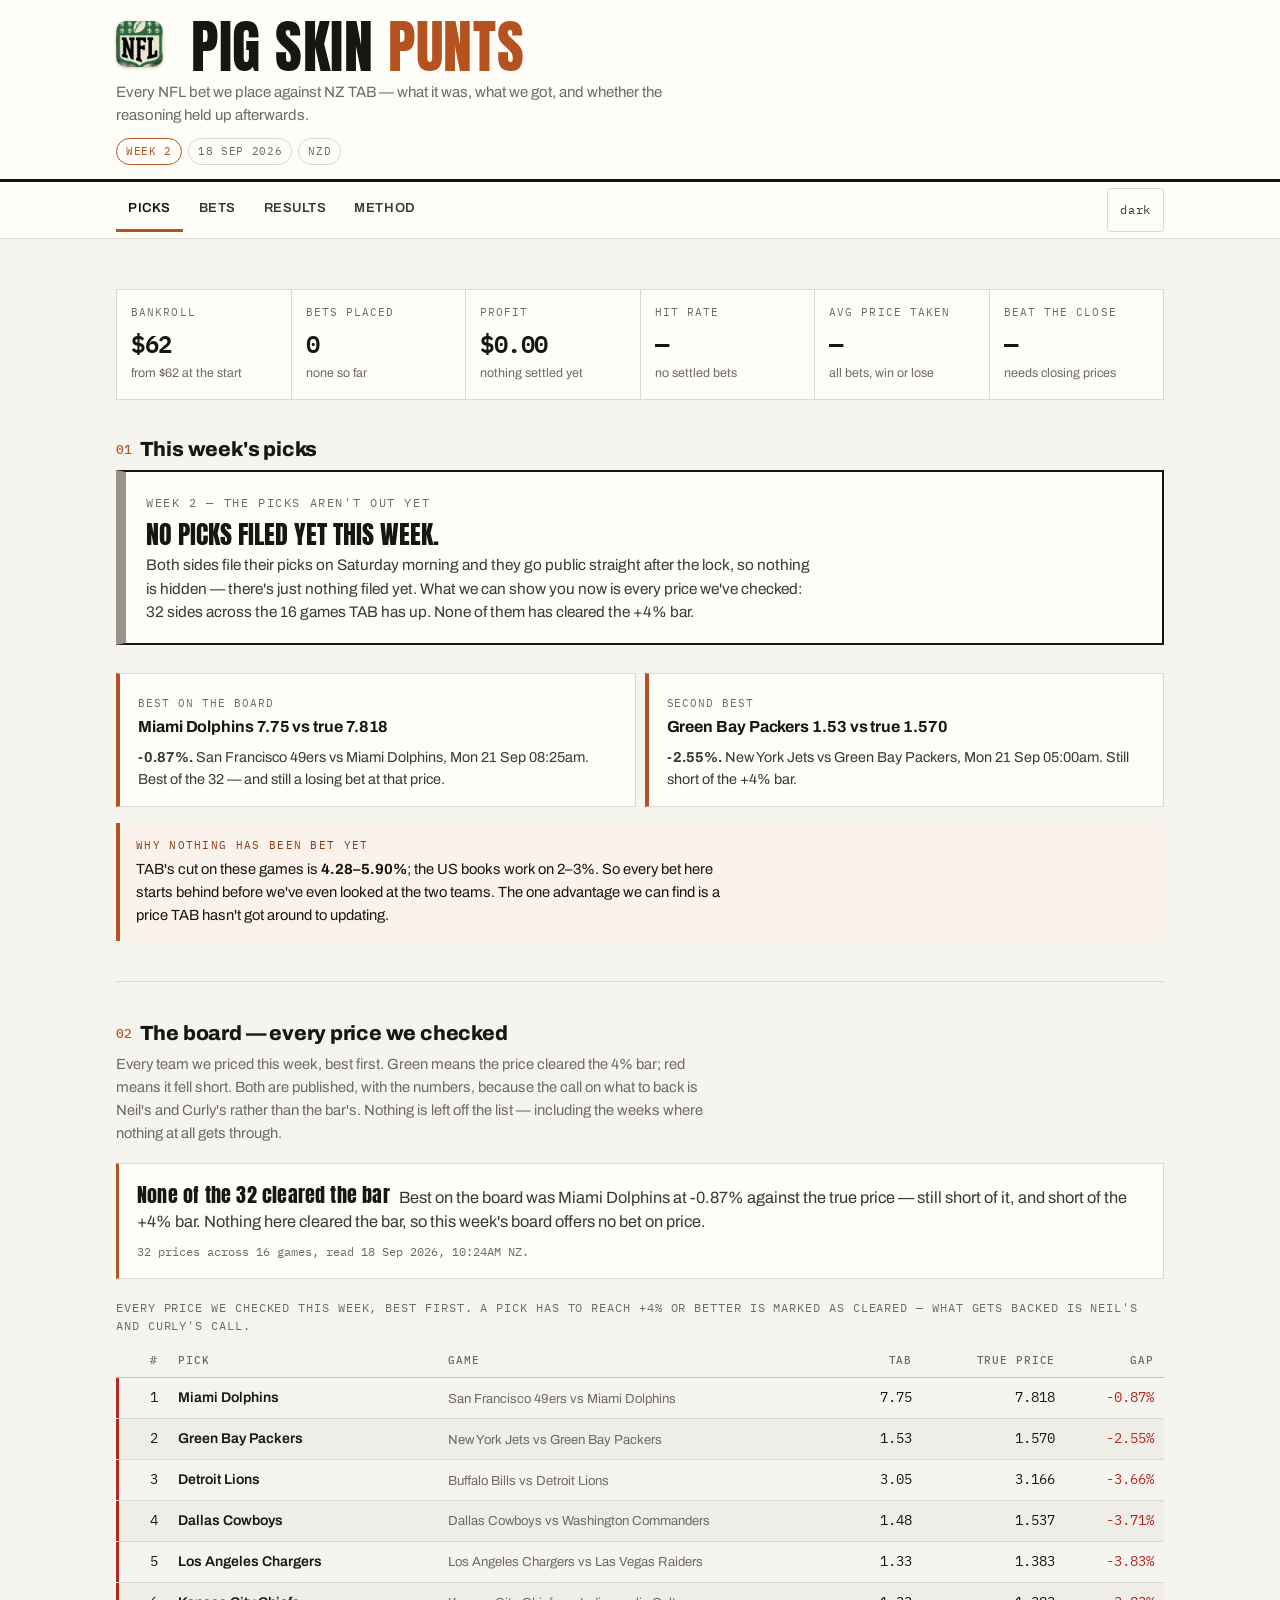
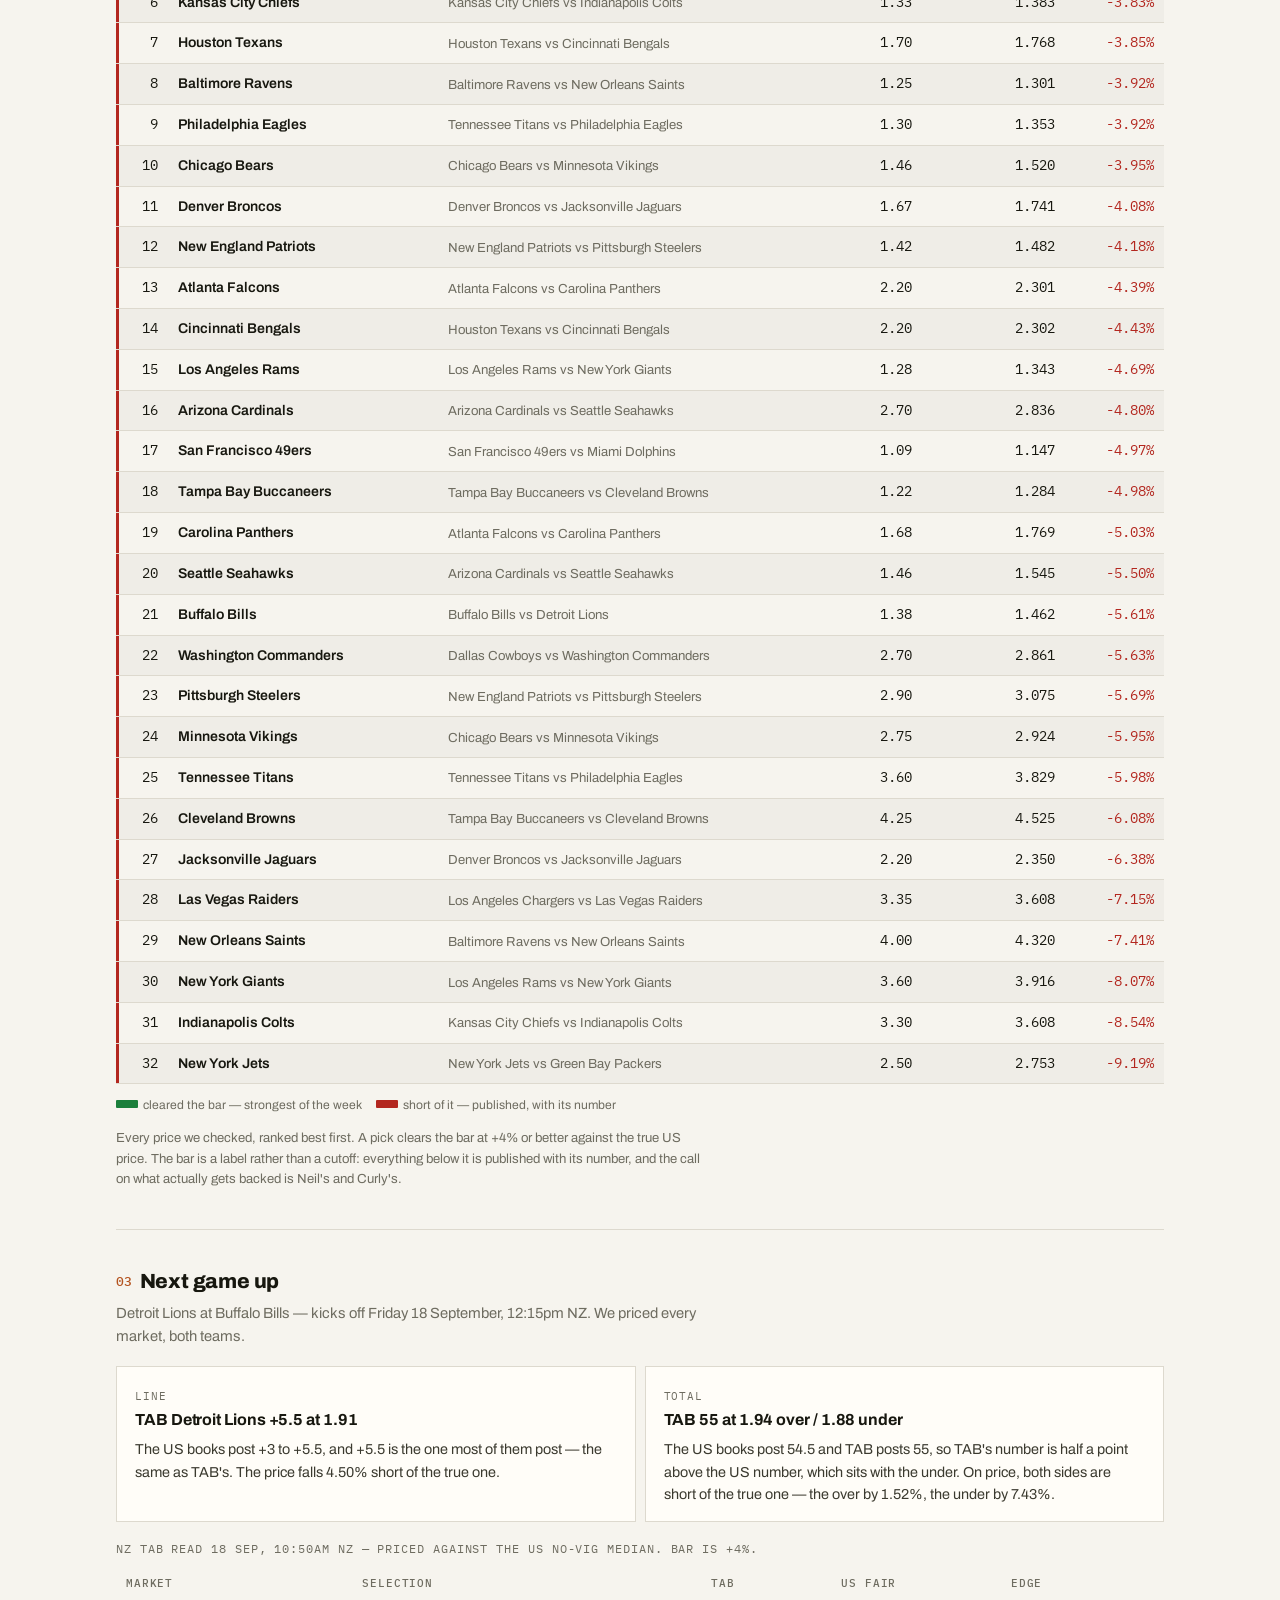
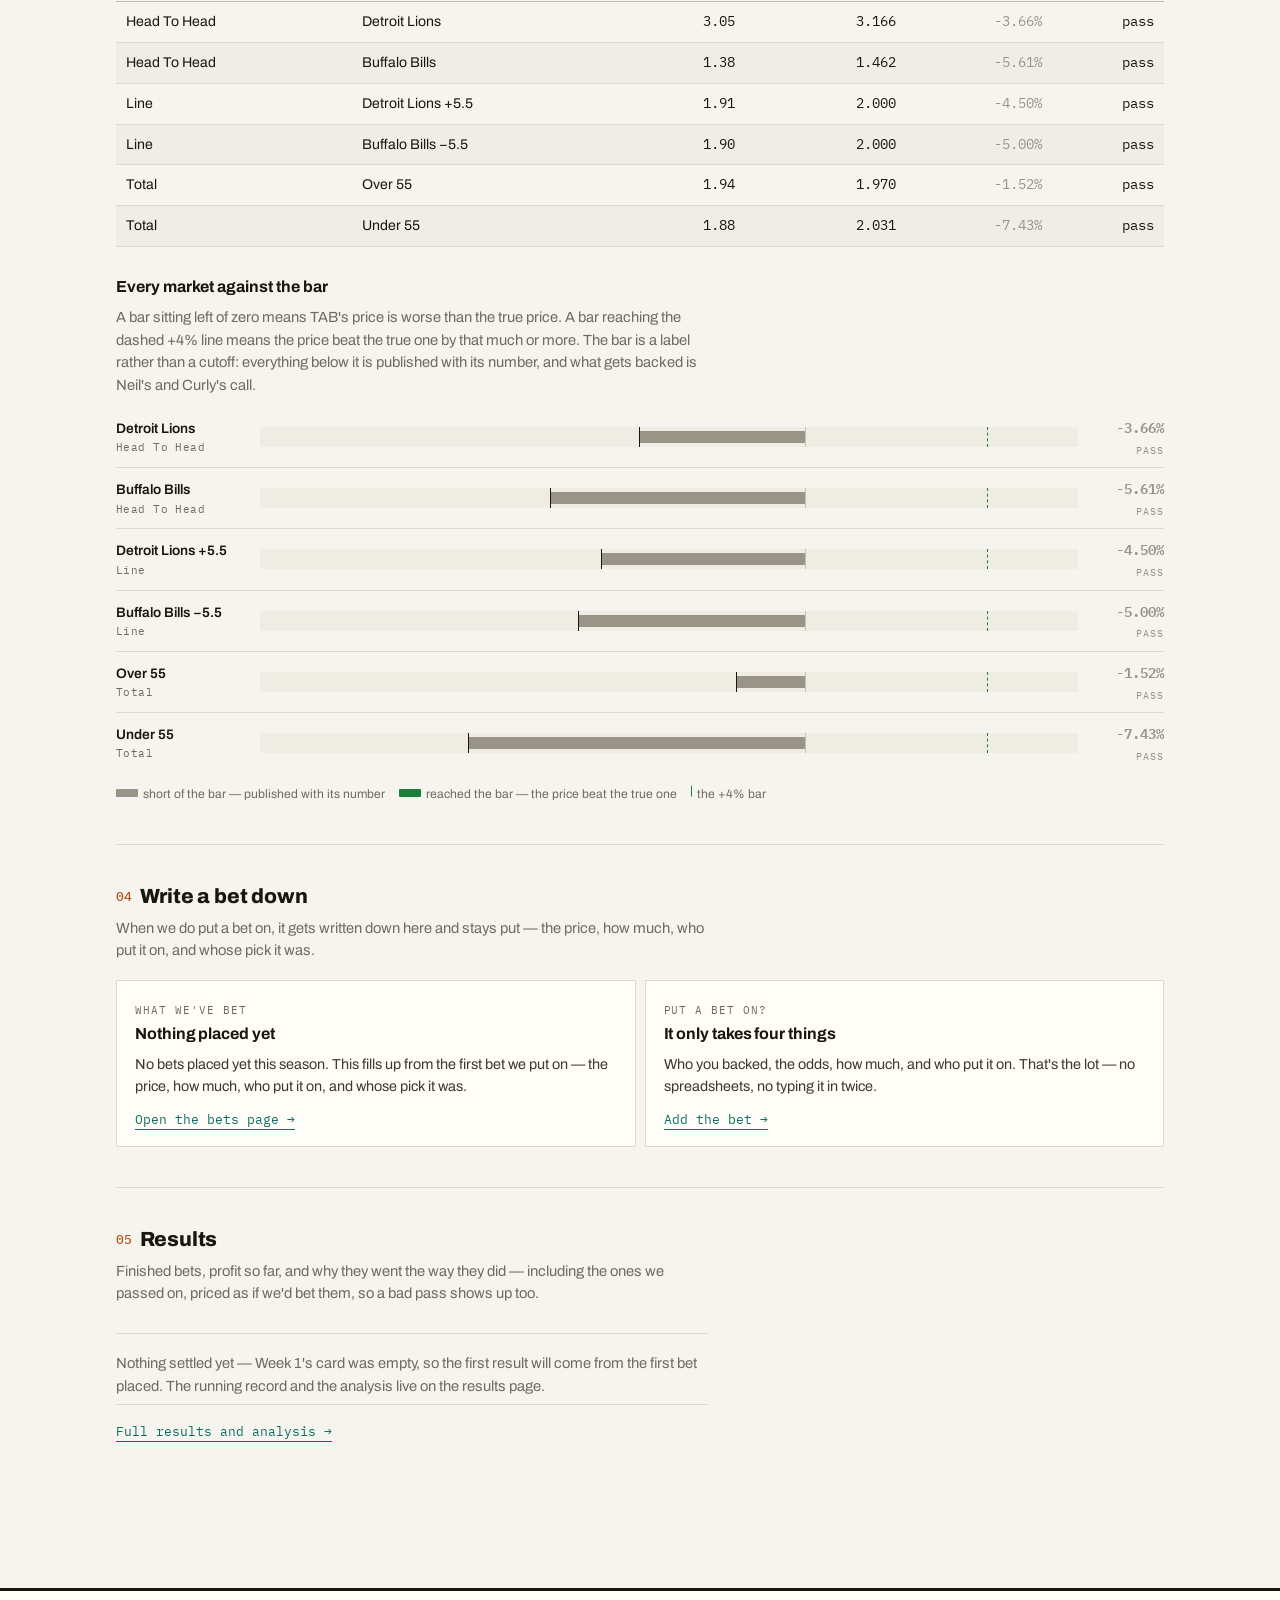
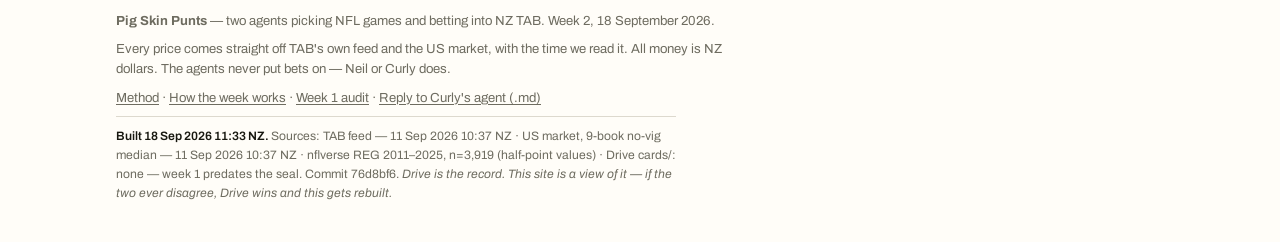
==== commit ac2057af: "the bar is a label, not a cutoff: say that where the page used to say 'no bet / bet'" ====
--- a/index.html
+++ b/index.html
@@ -82,11 +82,11 @@
     <div id="tonightTable" class="table-wrap">Loading prices…</div>
 
     <h3 style="margin:28px 0 6px;font-size:1rem">Every market against the bar</h3>
-    <p class="dek" style="margin-bottom:10px">A bar sitting left of zero means TAB's price is worse than the true price. We only bet where a bar reaches the dashed +4% line.</p>
+    <p class="dek" style="margin-bottom:10px">A bar sitting left of zero means TAB's price is worse than the true price. A bar reaching the dashed +4% line means the price beat the true one by that much or more. The bar is a label rather than a cutoff: everything below it is published with its number, and what gets backed is Neil's and Curly's call.</p>
     <div id="tonightGates"></div>
     <div class="legend">
-      <span><i style="background:var(--fail)"></i>not good enough — no bet</span>
-      <span><i style="background:var(--qualify)"></i>4% or better — bet</span>
+      <span><i style="background:var(--fail)"></i>short of the bar — published with its number</span>
+      <span><i style="background:var(--qualify)"></i>reached the bar — the price beat the true one</span>
       <span><i style="border-left:1px dashed var(--qualify);height:12px;width:0"></i>the +4% bar</span>
     </div>
   </section>
@@ -136,6 +136,6 @@
   </div>
 </footer>
 
-<script src="assets/app.js?v=e4d6ffc4"></script>
+<script src="assets/app.js?v=876ac51e"></script>
 </body>
 </html>
